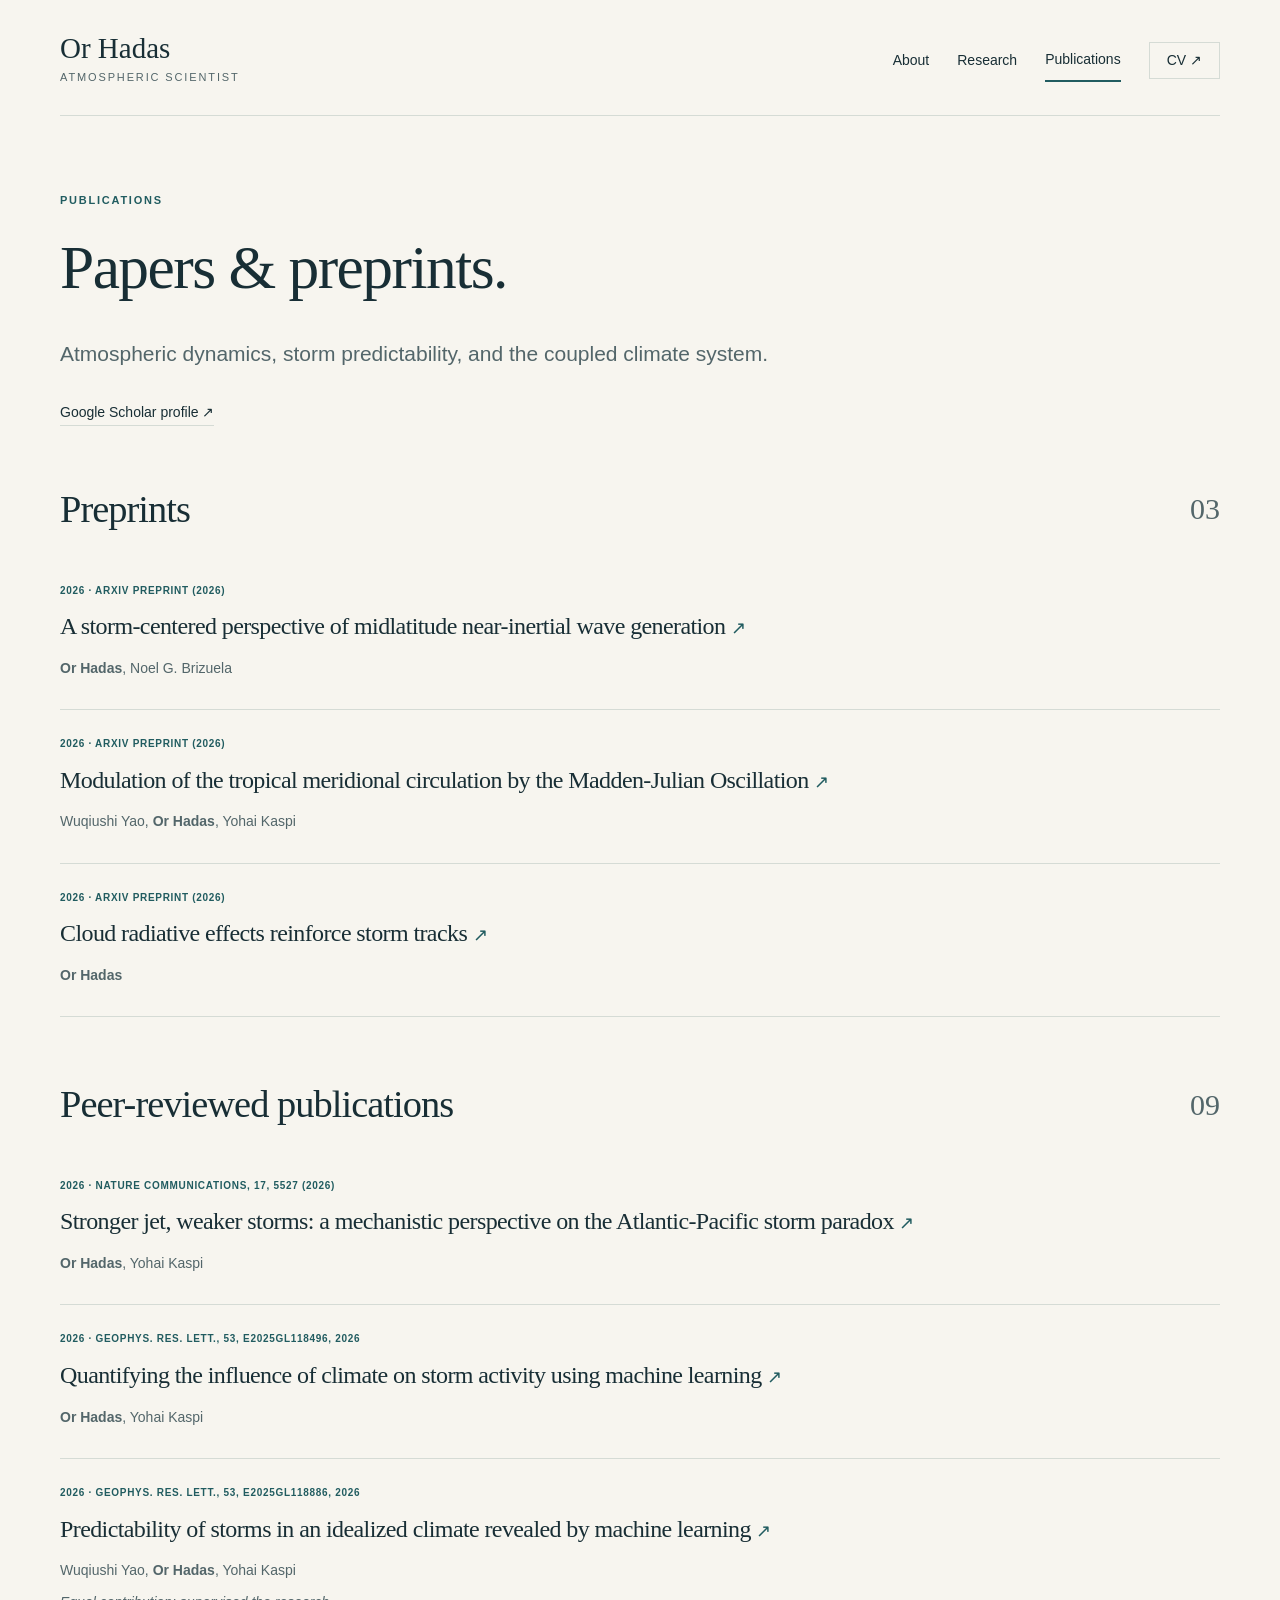
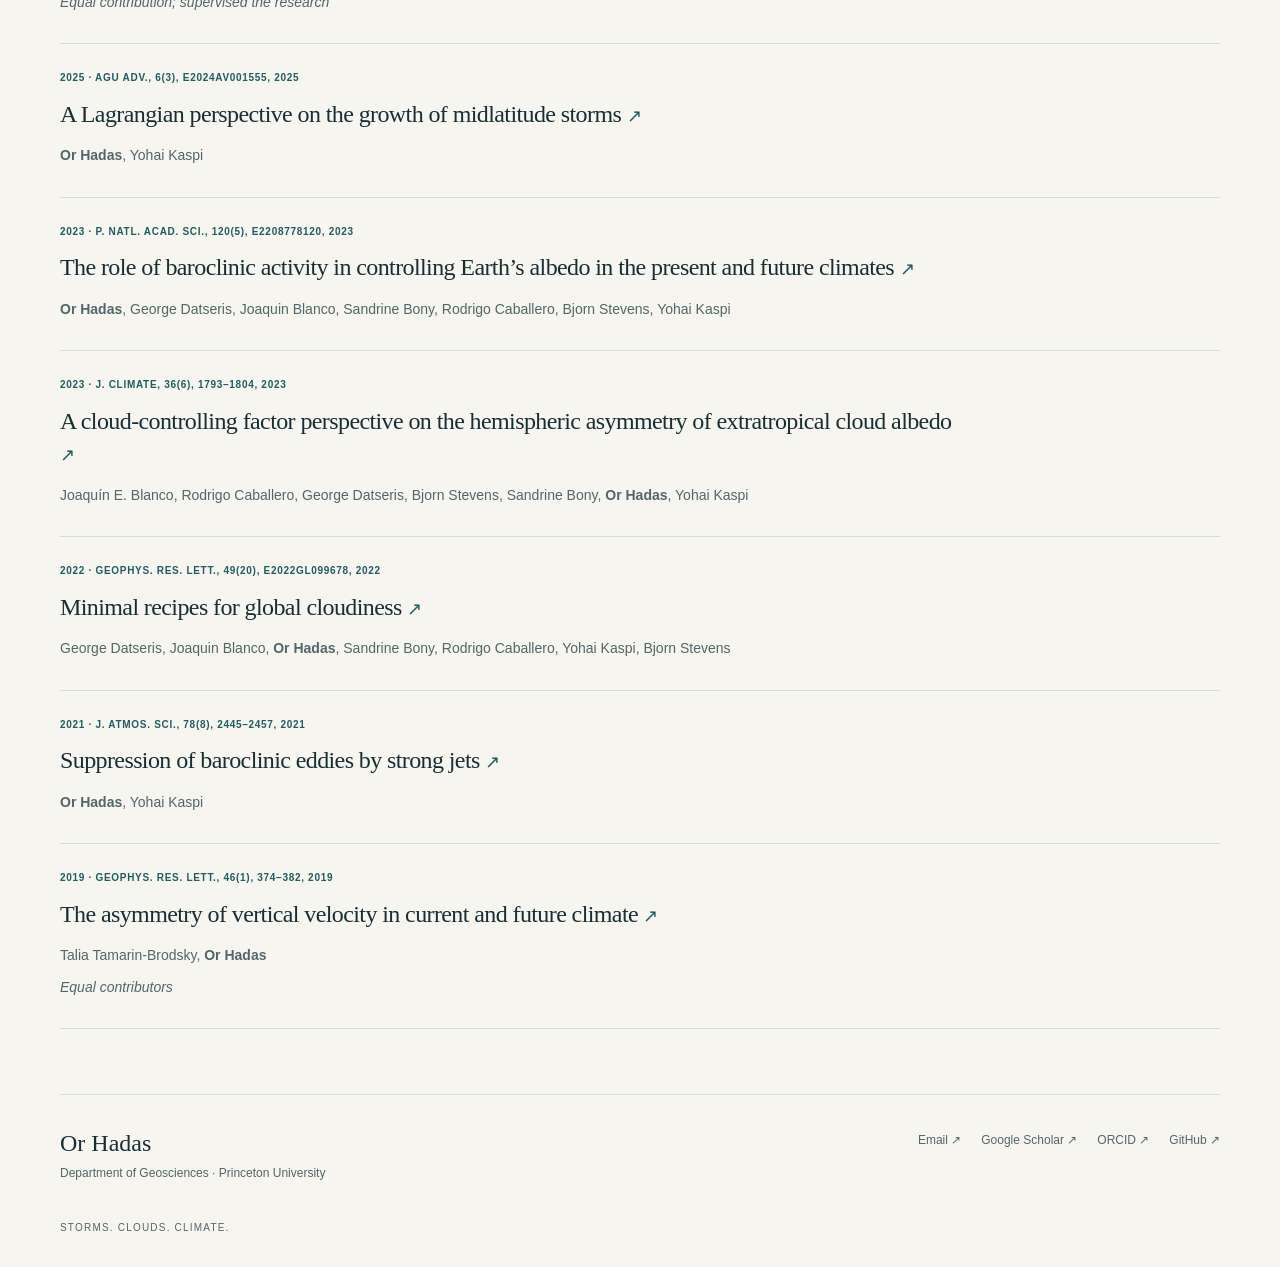
==== publications/index.html @ efd1f58b "Refresh academic website and Princeton affiliation" ====
<!doctype html>
<html lang="en"><head><meta charset="utf-8"><meta name="viewport" content="width=device-width, initial-scale=1">
<title>Publications · Or Hadas</title><meta name="description" content="Or Hadas, Hess Postdoctoral Fellow at Princeton University. Research on atmospheric dynamics, midlatitude storms, clouds, and climate.">
<meta name="theme-color" content="#f7f5ef"><link rel="canonical" href="https://orhadasatmosphere.github.io/publications/"><meta property="og:title" content="Publications · Or Hadas"><meta property="og:type" content="website"><meta property="og:url" content="https://orhadasatmosphere.github.io/publications/"><meta property="og:description" content="Atmospheric dynamics, storms, clouds, and climate. Hess Postdoctoral Fellow at Princeton University.">
<link rel="icon" href="../assets/img/mark.svg" type="image/svg+xml"><link rel="stylesheet" href="../assets/css/custom.css"></head>
<body><a class="skip" href="#main">Skip to content</a><header class="site-header"><a class="wordmark" href="../">Or Hadas<span>Atmospheric scientist</span></a><nav aria-label="Main navigation"><a href="../">About</a><a href="../research/">Research</a><a href="../publications/" aria-current="page">Publications</a><a class="cv-link" href="../assets/files/CV_Or_Hadas.pdf">CV ↗</a></nav></header>
<main id="main"><section class="page-heading"><p class="eyebrow">Publications</p><h1>Papers &amp; preprints.</h1><p class="lead">Atmospheric dynamics, storm predictability, and the coupled climate system.</p><a class="text-link" href="https://scholar.google.com/citations?user=gYHd_jcAAAAJ&sortby=pubdate">Google Scholar profile ↗</a></section><section class="publication-group"><div class="section-heading"><h2>Preprints</h2><span class="count">03</span></div><article class="paper"><p class="eyebrow">2026 · arXiv preprint (2026)</p><h3><a href="https://arxiv.org/abs/2609.16671">A storm-centered perspective of midlatitude near-inertial wave generation <span aria-hidden="true">↗</span></a></h3><p class="authors"><strong>Or Hadas</strong>, Noel G. Brizuela</p></article><article class="paper"><p class="eyebrow">2026 · arXiv preprint (2026)</p><h3><a href="https://arxiv.org/abs/2608.12666">Modulation of the tropical meridional circulation by the Madden-Julian Oscillation <span aria-hidden="true">↗</span></a></h3><p class="authors">Wuqiushi Yao, <strong>Or Hadas</strong>, Yohai Kaspi</p></article><article class="paper"><p class="eyebrow">2026 · arXiv preprint (2026)</p><h3><a href="https://arxiv.org/abs/2607.02213">Cloud radiative effects reinforce storm tracks <span aria-hidden="true">↗</span></a></h3><p class="authors"><strong>Or Hadas</strong></p></article></section><section class="publication-group"><div class="section-heading"><h2>Peer-reviewed publications</h2><span class="count">09</span></div><article class="paper"><p class="eyebrow">2026 · Nature Communications, 17, 5527 (2026)</p><h3><a href="https://www.nature.com/articles/s41467-026-71784-3">Stronger jet, weaker storms: a mechanistic perspective on the Atlantic-Pacific storm paradox <span aria-hidden="true">↗</span></a></h3><p class="authors"><strong>Or Hadas</strong>, Yohai Kaspi</p></article><article class="paper"><p class="eyebrow">2026 · Geophys. Res. Lett., 53, e2025GL118496, 2026</p><h3><a href="https://doi.org/10.1029/2025GL118496">Quantifying the influence of climate on storm activity using machine learning <span aria-hidden="true">↗</span></a></h3><p class="authors"><strong>Or Hadas</strong>, Yohai Kaspi</p></article><article class="paper"><p class="eyebrow">2026 · Geophys. Res. Lett., 53, e2025GL118886, 2026</p><h3><a href="https://doi.org/10.1029/2025GL118886">Predictability of storms in an idealized climate revealed by machine learning <span aria-hidden="true">↗</span></a></h3><p class="authors">Wuqiushi Yao, <strong>Or Hadas</strong>, Yohai Kaspi</p><p class="paper-note">Equal contribution; supervised the research</p></article><article class="paper"><p class="eyebrow">2025 · AGU Adv., 6(3), e2024AV001555, 2025</p><h3><a href="https://doi.org/10.1029/2024AV001555">A Lagrangian perspective on the growth of midlatitude storms <span aria-hidden="true">↗</span></a></h3><p class="authors"><strong>Or Hadas</strong>, Yohai Kaspi</p></article><article class="paper"><p class="eyebrow">2023 · P. Natl. Acad. Sci., 120(5), e2208778120, 2023</p><h3><a href="https://doi.org/10.1073/pnas.2208778120">The role of baroclinic activity in controlling Earth’s albedo in the present and future climates <span aria-hidden="true">↗</span></a></h3><p class="authors"><strong>Or Hadas</strong>, George Datseris, Joaquin Blanco, Sandrine Bony, Rodrigo Caballero, Bjorn Stevens, Yohai Kaspi</p></article><article class="paper"><p class="eyebrow">2023 · J. Climate, 36(6), 1793–1804, 2023</p><h3><a href="https://doi.org/10.1175/JCLI-D-22-0410.1">A cloud-controlling factor perspective on the hemispheric asymmetry of extratropical cloud albedo <span aria-hidden="true">↗</span></a></h3><p class="authors">Joaquín E. Blanco, Rodrigo Caballero, George Datseris, Bjorn Stevens, Sandrine Bony, <strong>Or Hadas</strong>, Yohai Kaspi</p></article><article class="paper"><p class="eyebrow">2022 · Geophys. Res. Lett., 49(20), e2022GL099678, 2022</p><h3><a href="https://doi.org/10.1029/2022GL099678">Minimal recipes for global cloudiness <span aria-hidden="true">↗</span></a></h3><p class="authors">George Datseris, Joaquin Blanco, <strong>Or Hadas</strong>, Sandrine Bony, Rodrigo Caballero, Yohai Kaspi, Bjorn Stevens</p></article><article class="paper"><p class="eyebrow">2021 · J. Atmos. Sci., 78(8), 2445–2457, 2021</p><h3><a href="https://doi.org/10.1175/JAS-D-20-0289.1">Suppression of baroclinic eddies by strong jets <span aria-hidden="true">↗</span></a></h3><p class="authors"><strong>Or Hadas</strong>, Yohai Kaspi</p></article><article class="paper"><p class="eyebrow">2019 · Geophys. Res. Lett., 46(1), 374–382, 2019</p><h3><a href="https://doi.org/10.1029/2018GL080363">The asymmetry of vertical velocity in current and future climate <span aria-hidden="true">↗</span></a></h3><p class="authors">Talia Tamarin-Brodsky, <strong>Or Hadas</strong></p><p class="paper-note">Equal contributors</p></article></section></main><footer><div><strong>Or Hadas</strong><p>Department of Geosciences · Princeton University</p></div><div class="footer-links"><a href="mailto:hadas.or11@gmail.com">Email ↗</a><a href="https://scholar.google.com/citations?user=gYHd_jcAAAAJ&sortby=pubdate">Google Scholar ↗</a><a href="https://orcid.org/0000-0001-9360-2999">ORCID ↗</a><a href="https://github.com/OrHadasAtmosphere">GitHub ↗</a></div><p class="footer-note">Storms. Clouds. Climate.</p></footer></body></html>
---- assets/css/custom.css ----
:root{--paper:#f7f5ef;--ink:#182e35;--muted:#53666a;--line:#d5dbd5;--accent:#215c60;--serif:Georgia,'Times New Roman',serif}
*{box-sizing:border-box}html{scroll-behavior:smooth}body{margin:0;background:var(--paper);color:var(--ink);font:17px/1.75 -apple-system,BlinkMacSystemFont,'Segoe UI',sans-serif}a{color:inherit;text-underline-offset:5px}a:hover{color:var(--accent)}a:focus-visible{outline:3px solid #b15c2b;outline-offset:6px}p{margin:0 0 1.2em}h1,h2,h3{font-family:var(--serif);font-weight:400;line-height:1.16;margin:0 0 .55em;letter-spacing:-.025em}h1{font-size:clamp(2.8rem,4.8vw,4.8rem)}h2{font-size:clamp(2rem,3vw,3rem)}h3{font-size:1.5rem}main,.site-header,footer{width:min(1160px,calc(100% - 80px));margin:auto}.site-header{display:flex;align-items:center;justify-content:space-between;padding:32px 0 26px;border-bottom:1px solid var(--line);gap:30px}.wordmark{font:29px var(--serif);text-decoration:none;white-space:nowrap}.wordmark span{display:block;font:11px/2.2 -apple-system,BlinkMacSystemFont,'Segoe UI',sans-serif;text-transform:uppercase;letter-spacing:.17em;color:var(--muted)}nav{display:flex;align-items:center;gap:28px;font-size:14px}nav a{text-decoration:none;padding:8px 0}nav [aria-current]{border-bottom:2px solid var(--accent)}nav .cv-link{border:1px solid var(--line);padding:5px 17px}.eyebrow{text-transform:uppercase;font-size:11px;font-weight:600;letter-spacing:.16em;color:var(--accent);margin:0 0 22px}.hero{display:grid;grid-template-columns:1.5fr 1fr;gap:72px;align-items:center;padding:76px 0 90px}.hero h1{font-size:clamp(2.5rem,4.3vw,4.2rem)}.hero-copy>p:not(.eyebrow){max-width:610px}.lead{font-size:21px;line-height:1.65;color:var(--muted)}.lead.small{font-size:24px;color:var(--ink)}.portrait{margin:0}.portrait img{display:block;width:100%;height:auto;aspect-ratio:4/5;object-fit:cover;object-position:50% 35%;background:#dfe6df}.portrait figcaption{font-size:12px;display:flex;justify-content:space-between;gap:12px;margin-top:14px;color:var(--muted)}.portrait figcaption span{font-size:10px}.actions{display:flex;align-items:center;gap:26px;margin-top:30px;flex-wrap:wrap}.button{background:var(--ink);color:#fff;text-decoration:none;font-size:14px;padding:13px 22px;display:inline-flex;gap:25px}.button:hover{background:var(--accent);color:#fff}.text-link{font-size:14px;text-decoration:none;border-bottom:1px solid var(--line);padding-bottom:5px}.section{padding:65px 0;border-top:1px solid var(--line)}.research-intro{display:grid;grid-template-columns:1fr 1.15fr;gap:100px}.section-heading{display:flex;align-items:center;justify-content:space-between;gap:24px;margin-bottom:25px}.section-heading h2{margin-bottom:0}.paper{padding:25px 0 29px;border-bottom:1px solid var(--line);max-width:100%}.paper .eyebrow{font-size:10px;letter-spacing:.07em;margin-bottom:11px}.paper h3{max-width:900px;line-height:1.35}.paper h3 a{text-decoration:none}.paper h3 a:hover{text-decoration:underline}.paper h3 span{font-family:Arial,sans-serif;font-size:18px;color:var(--accent)}.authors,.paper-note{color:var(--muted);font-size:14px;margin-bottom:0}.paper-note{font-style:italic;margin-top:7px}.contact-band{padding:55px 40px;background:#e8ede6;margin:35px 0 80px}.contact-band h2{font-size:2.2rem}.contact-band>a{font-size:16px}.page-heading{padding:75px 0 60px;max-width:950px}.page-heading .lead{max-width:730px}.theme{display:grid;grid-template-columns:100px 1fr;gap:35px;padding:55px 0;border-top:1px solid var(--line)}.theme>div{max-width:780px}.theme-number{font:42px var(--serif);color:#778c88}.theme .eyebrow{margin-bottom:15px}.theme h2{font-size:2.3rem}.publication-group{padding-bottom:65px}.count{font:30px var(--serif);color:var(--muted)}footer{border-top:1px solid var(--line);padding:35px 0 25px;display:grid;grid-template-columns:1fr 1fr;gap:25px;font-size:12px;color:var(--muted)}footer strong{font:24px var(--serif);color:var(--ink)}footer p{margin:5px 0}.footer-links{display:flex;gap:20px;justify-content:flex-end;flex-wrap:wrap;align-content:start}.footer-links a{text-decoration:none}.footer-note{grid-column:1/-1;font-size:10px;letter-spacing:.12em;text-transform:uppercase}.skip{position:absolute;top:-100px;left:15px;background:var(--ink);color:#fff;padding:10px 20px;z-index:2}.skip:focus{top:10px}
@media(max-width:850px){main,.site-header,footer{width:calc(100% - 44px)}.hero{gap:32px;grid-template-columns:1.3fr 1fr}.hero h1{font-size:2.8rem}.hero .lead{font-size:18px}.portrait figcaption{display:block}.portrait figcaption span{display:block}.research-intro{gap:35px}.footer-links{gap:12px}nav{gap:17px}}
@media(max-width:600px){body{font-size:16px}.site-header{align-items:start;flex-direction:column;gap:15px;padding-top:22px}nav{width:100%;justify-content:space-between;gap:12px;font-size:13px}.hero{grid-template-columns:1fr;padding:44px 0;gap:38px}.hero h1{font-size:2.75rem}.portrait{max-width:360px}.portrait img{aspect-ratio:1/1}.portrait figcaption{display:flex}.research-intro{grid-template-columns:1fr;gap:10px}.section{padding:42px 0}.section-heading{align-items:start;flex-direction:column;gap:12px}.paper h3{font-size:1.35rem}.contact-band{padding:30px 23px;margin-bottom:45px}.contact-band h2{font-size:1.9rem}.page-heading{padding:45px 0 40px}.theme{grid-template-columns:35px 1fr;gap:14px;padding:35px 0}.theme-number{font-size:28px}.theme h2{font-size:1.85rem}.theme .eyebrow{font-size:10px}.lead{font-size:19px}footer{grid-template-columns:1fr;gap:15px}.footer-links{justify-content:start}.publication-group .section-heading{flex-direction:row;align-items:center}}
@media(prefers-reduced-motion:reduce){html{scroll-behavior:auto}}
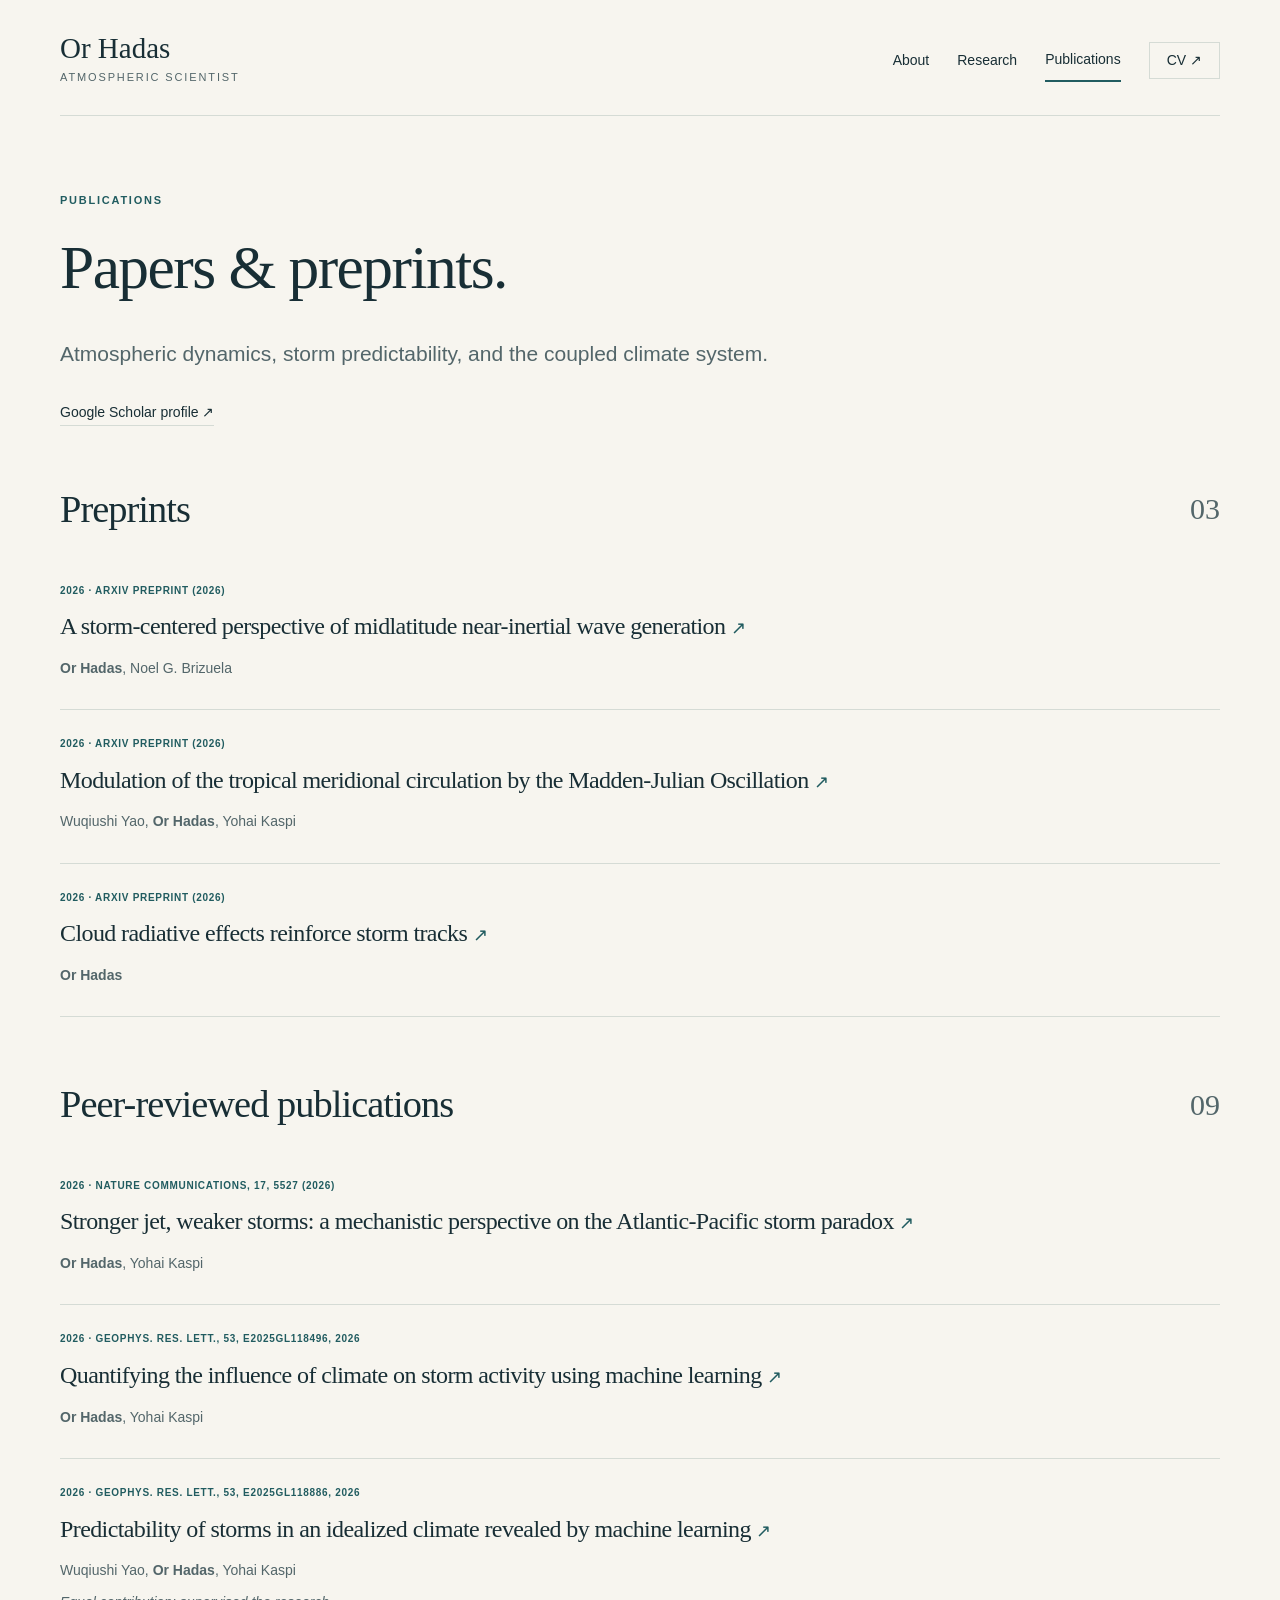
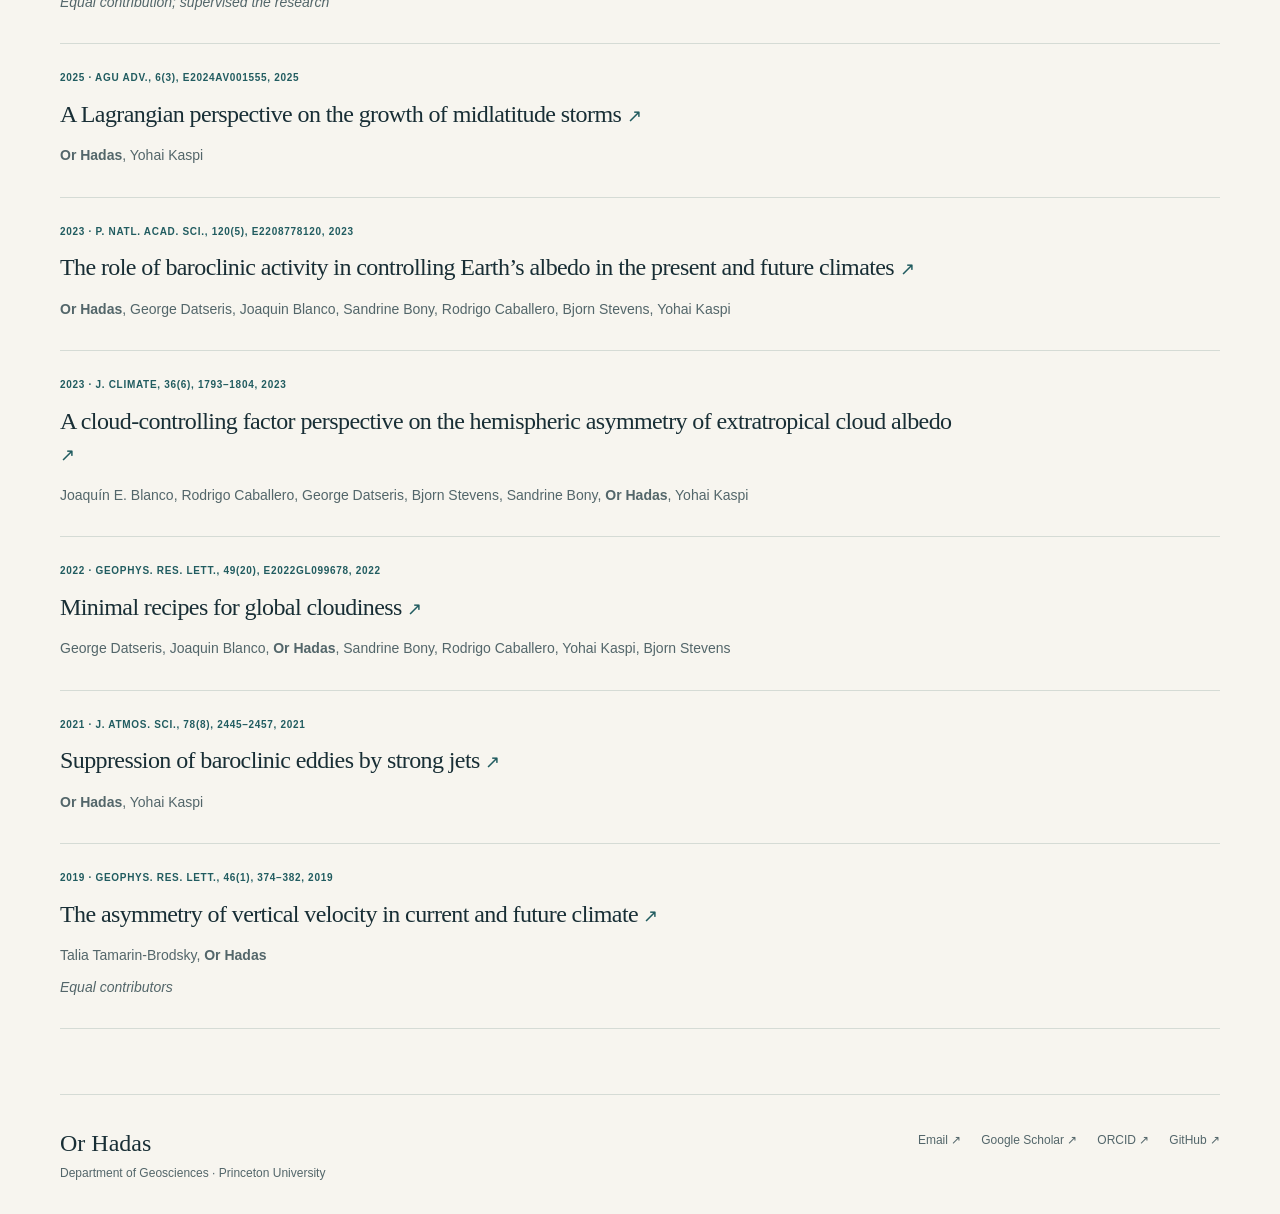
==== commit 1af25ae8: "Simplify About page headings and remove footer tagline" ====
--- a/publications/index.html
+++ b/publications/index.html
@@ -4,4 +4,4 @@
 <meta name="theme-color" content="#f7f5ef"><link rel="canonical" href="https://orhadasatmosphere.github.io/publications/"><meta property="og:title" content="Publications · Or Hadas"><meta property="og:type" content="website"><meta property="og:url" content="https://orhadasatmosphere.github.io/publications/"><meta property="og:description" content="Atmospheric dynamics, storms, clouds, and climate. Hess Postdoctoral Fellow at Princeton University.">
 <link rel="icon" href="../assets/img/mark.svg" type="image/svg+xml"><link rel="stylesheet" href="../assets/css/custom.css"></head>
 <body><a class="skip" href="#main">Skip to content</a><header class="site-header"><a class="wordmark" href="../">Or Hadas<span>Atmospheric scientist</span></a><nav aria-label="Main navigation"><a href="../">About</a><a href="../research/">Research</a><a href="../publications/" aria-current="page">Publications</a><a class="cv-link" href="../assets/files/CV_Or_Hadas.pdf">CV ↗</a></nav></header>
-<main id="main"><section class="page-heading"><p class="eyebrow">Publications</p><h1>Papers &amp; preprints.</h1><p class="lead">Atmospheric dynamics, storm predictability, and the coupled climate system.</p><a class="text-link" href="https://scholar.google.com/citations?user=gYHd_jcAAAAJ&sortby=pubdate">Google Scholar profile ↗</a></section><section class="publication-group"><div class="section-heading"><h2>Preprints</h2><span class="count">03</span></div><article class="paper"><p class="eyebrow">2026 · arXiv preprint (2026)</p><h3><a href="https://arxiv.org/abs/2609.16671">A storm-centered perspective of midlatitude near-inertial wave generation <span aria-hidden="true">↗</span></a></h3><p class="authors"><strong>Or Hadas</strong>, Noel G. Brizuela</p></article><article class="paper"><p class="eyebrow">2026 · arXiv preprint (2026)</p><h3><a href="https://arxiv.org/abs/2608.12666">Modulation of the tropical meridional circulation by the Madden-Julian Oscillation <span aria-hidden="true">↗</span></a></h3><p class="authors">Wuqiushi Yao, <strong>Or Hadas</strong>, Yohai Kaspi</p></article><article class="paper"><p class="eyebrow">2026 · arXiv preprint (2026)</p><h3><a href="https://arxiv.org/abs/2607.02213">Cloud radiative effects reinforce storm tracks <span aria-hidden="true">↗</span></a></h3><p class="authors"><strong>Or Hadas</strong></p></article></section><section class="publication-group"><div class="section-heading"><h2>Peer-reviewed publications</h2><span class="count">09</span></div><article class="paper"><p class="eyebrow">2026 · Nature Communications, 17, 5527 (2026)</p><h3><a href="https://www.nature.com/articles/s41467-026-71784-3">Stronger jet, weaker storms: a mechanistic perspective on the Atlantic-Pacific storm paradox <span aria-hidden="true">↗</span></a></h3><p class="authors"><strong>Or Hadas</strong>, Yohai Kaspi</p></article><article class="paper"><p class="eyebrow">2026 · Geophys. Res. Lett., 53, e2025GL118496, 2026</p><h3><a href="https://doi.org/10.1029/2025GL118496">Quantifying the influence of climate on storm activity using machine learning <span aria-hidden="true">↗</span></a></h3><p class="authors"><strong>Or Hadas</strong>, Yohai Kaspi</p></article><article class="paper"><p class="eyebrow">2026 · Geophys. Res. Lett., 53, e2025GL118886, 2026</p><h3><a href="https://doi.org/10.1029/2025GL118886">Predictability of storms in an idealized climate revealed by machine learning <span aria-hidden="true">↗</span></a></h3><p class="authors">Wuqiushi Yao, <strong>Or Hadas</strong>, Yohai Kaspi</p><p class="paper-note">Equal contribution; supervised the research</p></article><article class="paper"><p class="eyebrow">2025 · AGU Adv., 6(3), e2024AV001555, 2025</p><h3><a href="https://doi.org/10.1029/2024AV001555">A Lagrangian perspective on the growth of midlatitude storms <span aria-hidden="true">↗</span></a></h3><p class="authors"><strong>Or Hadas</strong>, Yohai Kaspi</p></article><article class="paper"><p class="eyebrow">2023 · P. Natl. Acad. Sci., 120(5), e2208778120, 2023</p><h3><a href="https://doi.org/10.1073/pnas.2208778120">The role of baroclinic activity in controlling Earth’s albedo in the present and future climates <span aria-hidden="true">↗</span></a></h3><p class="authors"><strong>Or Hadas</strong>, George Datseris, Joaquin Blanco, Sandrine Bony, Rodrigo Caballero, Bjorn Stevens, Yohai Kaspi</p></article><article class="paper"><p class="eyebrow">2023 · J. Climate, 36(6), 1793–1804, 2023</p><h3><a href="https://doi.org/10.1175/JCLI-D-22-0410.1">A cloud-controlling factor perspective on the hemispheric asymmetry of extratropical cloud albedo <span aria-hidden="true">↗</span></a></h3><p class="authors">Joaquín E. Blanco, Rodrigo Caballero, George Datseris, Bjorn Stevens, Sandrine Bony, <strong>Or Hadas</strong>, Yohai Kaspi</p></article><article class="paper"><p class="eyebrow">2022 · Geophys. Res. Lett., 49(20), e2022GL099678, 2022</p><h3><a href="https://doi.org/10.1029/2022GL099678">Minimal recipes for global cloudiness <span aria-hidden="true">↗</span></a></h3><p class="authors">George Datseris, Joaquin Blanco, <strong>Or Hadas</strong>, Sandrine Bony, Rodrigo Caballero, Yohai Kaspi, Bjorn Stevens</p></article><article class="paper"><p class="eyebrow">2021 · J. Atmos. Sci., 78(8), 2445–2457, 2021</p><h3><a href="https://doi.org/10.1175/JAS-D-20-0289.1">Suppression of baroclinic eddies by strong jets <span aria-hidden="true">↗</span></a></h3><p class="authors"><strong>Or Hadas</strong>, Yohai Kaspi</p></article><article class="paper"><p class="eyebrow">2019 · Geophys. Res. Lett., 46(1), 374–382, 2019</p><h3><a href="https://doi.org/10.1029/2018GL080363">The asymmetry of vertical velocity in current and future climate <span aria-hidden="true">↗</span></a></h3><p class="authors">Talia Tamarin-Brodsky, <strong>Or Hadas</strong></p><p class="paper-note">Equal contributors</p></article></section></main><footer><div><strong>Or Hadas</strong><p>Department of Geosciences · Princeton University</p></div><div class="footer-links"><a href="mailto:hadas.or11@gmail.com">Email ↗</a><a href="https://scholar.google.com/citations?user=gYHd_jcAAAAJ&sortby=pubdate">Google Scholar ↗</a><a href="https://orcid.org/0000-0001-9360-2999">ORCID ↗</a><a href="https://github.com/OrHadasAtmosphere">GitHub ↗</a></div><p class="footer-note">Storms. Clouds. Climate.</p></footer></body></html>+<main id="main"><section class="page-heading"><p class="eyebrow">Publications</p><h1>Papers &amp; preprints.</h1><p class="lead">Atmospheric dynamics, storm predictability, and the coupled climate system.</p><a class="text-link" href="https://scholar.google.com/citations?user=gYHd_jcAAAAJ&sortby=pubdate">Google Scholar profile ↗</a></section><section class="publication-group"><div class="section-heading"><h2>Preprints</h2><span class="count">03</span></div><article class="paper"><p class="eyebrow">2026 · arXiv preprint (2026)</p><h3><a href="https://arxiv.org/abs/2609.16671">A storm-centered perspective of midlatitude near-inertial wave generation <span aria-hidden="true">↗</span></a></h3><p class="authors"><strong>Or Hadas</strong>, Noel G. Brizuela</p></article><article class="paper"><p class="eyebrow">2026 · arXiv preprint (2026)</p><h3><a href="https://arxiv.org/abs/2608.12666">Modulation of the tropical meridional circulation by the Madden-Julian Oscillation <span aria-hidden="true">↗</span></a></h3><p class="authors">Wuqiushi Yao, <strong>Or Hadas</strong>, Yohai Kaspi</p></article><article class="paper"><p class="eyebrow">2026 · arXiv preprint (2026)</p><h3><a href="https://arxiv.org/abs/2607.02213">Cloud radiative effects reinforce storm tracks <span aria-hidden="true">↗</span></a></h3><p class="authors"><strong>Or Hadas</strong></p></article></section><section class="publication-group"><div class="section-heading"><h2>Peer-reviewed publications</h2><span class="count">09</span></div><article class="paper"><p class="eyebrow">2026 · Nature Communications, 17, 5527 (2026)</p><h3><a href="https://www.nature.com/articles/s41467-026-71784-3">Stronger jet, weaker storms: a mechanistic perspective on the Atlantic-Pacific storm paradox <span aria-hidden="true">↗</span></a></h3><p class="authors"><strong>Or Hadas</strong>, Yohai Kaspi</p></article><article class="paper"><p class="eyebrow">2026 · Geophys. Res. Lett., 53, e2025GL118496, 2026</p><h3><a href="https://doi.org/10.1029/2025GL118496">Quantifying the influence of climate on storm activity using machine learning <span aria-hidden="true">↗</span></a></h3><p class="authors"><strong>Or Hadas</strong>, Yohai Kaspi</p></article><article class="paper"><p class="eyebrow">2026 · Geophys. Res. Lett., 53, e2025GL118886, 2026</p><h3><a href="https://doi.org/10.1029/2025GL118886">Predictability of storms in an idealized climate revealed by machine learning <span aria-hidden="true">↗</span></a></h3><p class="authors">Wuqiushi Yao, <strong>Or Hadas</strong>, Yohai Kaspi</p><p class="paper-note">Equal contribution; supervised the research</p></article><article class="paper"><p class="eyebrow">2025 · AGU Adv., 6(3), e2024AV001555, 2025</p><h3><a href="https://doi.org/10.1029/2024AV001555">A Lagrangian perspective on the growth of midlatitude storms <span aria-hidden="true">↗</span></a></h3><p class="authors"><strong>Or Hadas</strong>, Yohai Kaspi</p></article><article class="paper"><p class="eyebrow">2023 · P. Natl. Acad. Sci., 120(5), e2208778120, 2023</p><h3><a href="https://doi.org/10.1073/pnas.2208778120">The role of baroclinic activity in controlling Earth’s albedo in the present and future climates <span aria-hidden="true">↗</span></a></h3><p class="authors"><strong>Or Hadas</strong>, George Datseris, Joaquin Blanco, Sandrine Bony, Rodrigo Caballero, Bjorn Stevens, Yohai Kaspi</p></article><article class="paper"><p class="eyebrow">2023 · J. Climate, 36(6), 1793–1804, 2023</p><h3><a href="https://doi.org/10.1175/JCLI-D-22-0410.1">A cloud-controlling factor perspective on the hemispheric asymmetry of extratropical cloud albedo <span aria-hidden="true">↗</span></a></h3><p class="authors">Joaquín E. Blanco, Rodrigo Caballero, George Datseris, Bjorn Stevens, Sandrine Bony, <strong>Or Hadas</strong>, Yohai Kaspi</p></article><article class="paper"><p class="eyebrow">2022 · Geophys. Res. Lett., 49(20), e2022GL099678, 2022</p><h3><a href="https://doi.org/10.1029/2022GL099678">Minimal recipes for global cloudiness <span aria-hidden="true">↗</span></a></h3><p class="authors">George Datseris, Joaquin Blanco, <strong>Or Hadas</strong>, Sandrine Bony, Rodrigo Caballero, Yohai Kaspi, Bjorn Stevens</p></article><article class="paper"><p class="eyebrow">2021 · J. Atmos. Sci., 78(8), 2445–2457, 2021</p><h3><a href="https://doi.org/10.1175/JAS-D-20-0289.1">Suppression of baroclinic eddies by strong jets <span aria-hidden="true">↗</span></a></h3><p class="authors"><strong>Or Hadas</strong>, Yohai Kaspi</p></article><article class="paper"><p class="eyebrow">2019 · Geophys. Res. Lett., 46(1), 374–382, 2019</p><h3><a href="https://doi.org/10.1029/2018GL080363">The asymmetry of vertical velocity in current and future climate <span aria-hidden="true">↗</span></a></h3><p class="authors">Talia Tamarin-Brodsky, <strong>Or Hadas</strong></p><p class="paper-note">Equal contributors</p></article></section></main><footer><div><strong>Or Hadas</strong><p>Department of Geosciences · Princeton University</p></div><div class="footer-links"><a href="mailto:hadas.or11@gmail.com">Email ↗</a><a href="https://scholar.google.com/citations?user=gYHd_jcAAAAJ&sortby=pubdate">Google Scholar ↗</a><a href="https://orcid.org/0000-0001-9360-2999">ORCID ↗</a><a href="https://github.com/OrHadasAtmosphere">GitHub ↗</a></div></footer></body></html>
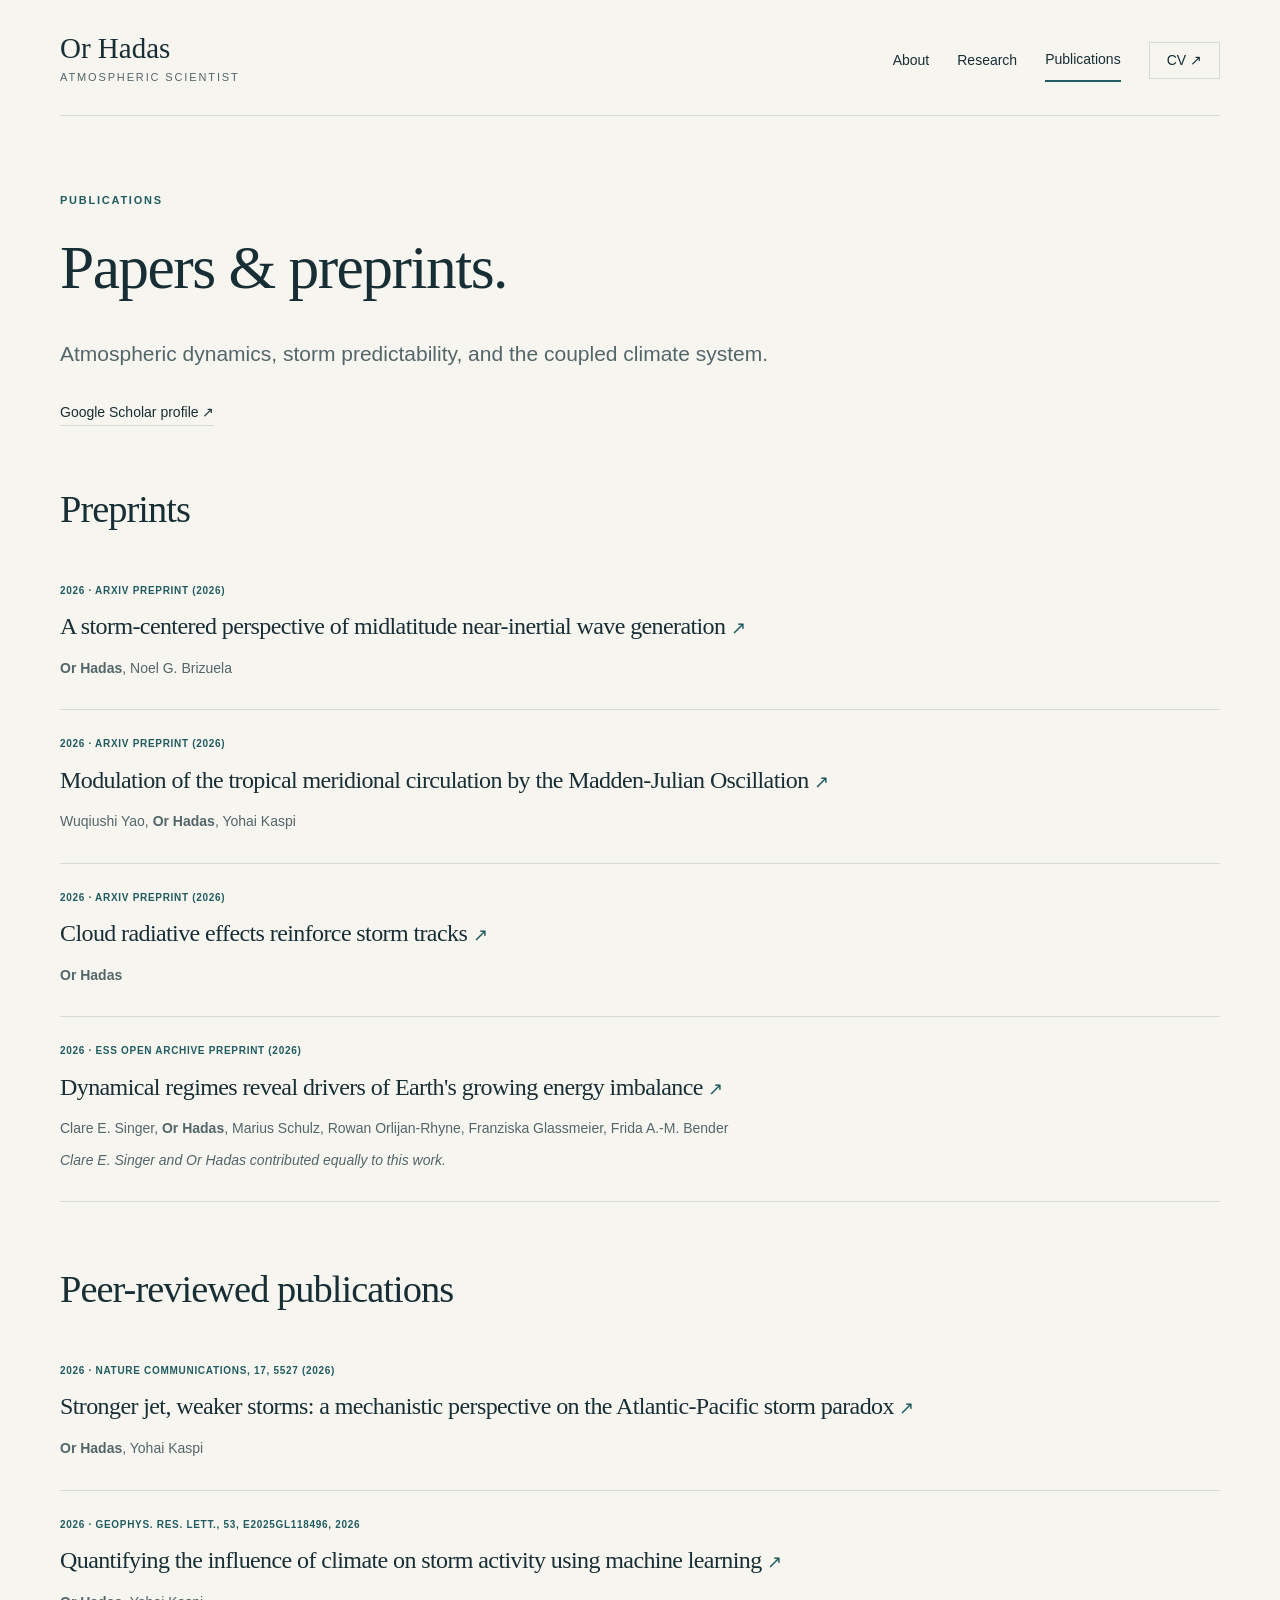
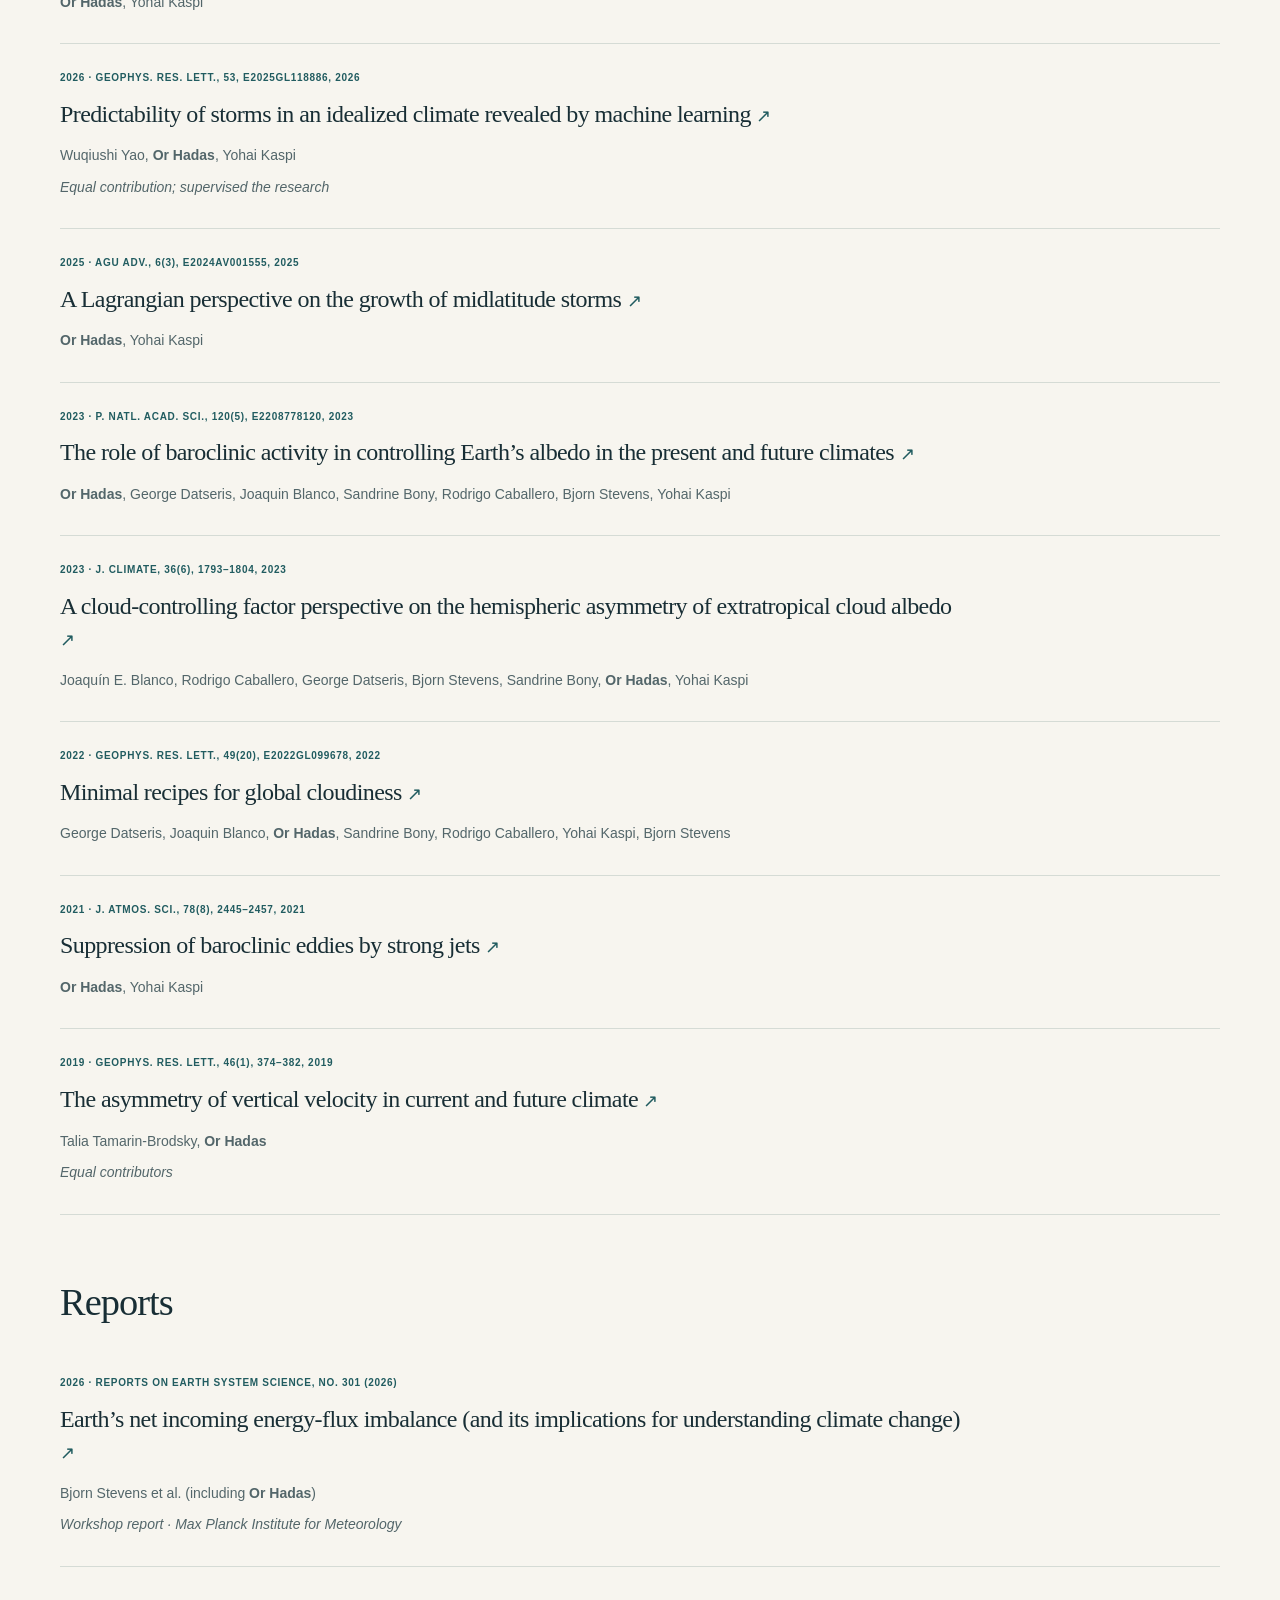
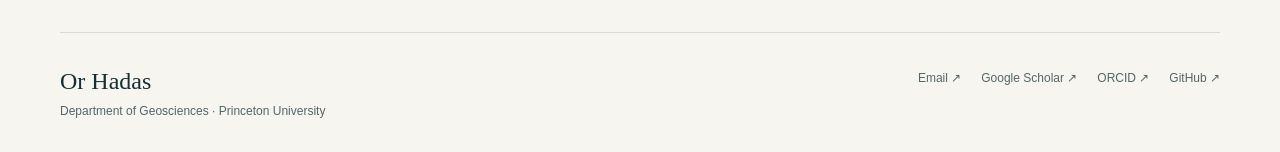
==== commit d23f7026: "Update research heading and complete energy imbalance publications" ====
--- a/publications/index.html
+++ b/publications/index.html
@@ -4,4 +4,4 @@
 <meta name="theme-color" content="#f7f5ef"><link rel="canonical" href="https://orhadasatmosphere.github.io/publications/"><meta property="og:title" content="Publications · Or Hadas"><meta property="og:type" content="website"><meta property="og:url" content="https://orhadasatmosphere.github.io/publications/"><meta property="og:description" content="Atmospheric dynamics, storms, clouds, and climate. Hess Postdoctoral Fellow at Princeton University.">
 <link rel="icon" href="../assets/img/mark.svg" type="image/svg+xml"><link rel="stylesheet" href="../assets/css/custom.css"></head>
 <body><a class="skip" href="#main">Skip to content</a><header class="site-header"><a class="wordmark" href="../">Or Hadas<span>Atmospheric scientist</span></a><nav aria-label="Main navigation"><a href="../">About</a><a href="../research/">Research</a><a href="../publications/" aria-current="page">Publications</a><a class="cv-link" href="../assets/files/CV_Or_Hadas.pdf">CV ↗</a></nav></header>
-<main id="main"><section class="page-heading"><p class="eyebrow">Publications</p><h1>Papers &amp; preprints.</h1><p class="lead">Atmospheric dynamics, storm predictability, and the coupled climate system.</p><a class="text-link" href="https://scholar.google.com/citations?user=gYHd_jcAAAAJ&sortby=pubdate">Google Scholar profile ↗</a></section><section class="publication-group"><div class="section-heading"><h2>Preprints</h2><span class="count">03</span></div><article class="paper"><p class="eyebrow">2026 · arXiv preprint (2026)</p><h3><a href="https://arxiv.org/abs/2609.16671">A storm-centered perspective of midlatitude near-inertial wave generation <span aria-hidden="true">↗</span></a></h3><p class="authors"><strong>Or Hadas</strong>, Noel G. Brizuela</p></article><article class="paper"><p class="eyebrow">2026 · arXiv preprint (2026)</p><h3><a href="https://arxiv.org/abs/2608.12666">Modulation of the tropical meridional circulation by the Madden-Julian Oscillation <span aria-hidden="true">↗</span></a></h3><p class="authors">Wuqiushi Yao, <strong>Or Hadas</strong>, Yohai Kaspi</p></article><article class="paper"><p class="eyebrow">2026 · arXiv preprint (2026)</p><h3><a href="https://arxiv.org/abs/2607.02213">Cloud radiative effects reinforce storm tracks <span aria-hidden="true">↗</span></a></h3><p class="authors"><strong>Or Hadas</strong></p></article></section><section class="publication-group"><div class="section-heading"><h2>Peer-reviewed publications</h2><span class="count">09</span></div><article class="paper"><p class="eyebrow">2026 · Nature Communications, 17, 5527 (2026)</p><h3><a href="https://www.nature.com/articles/s41467-026-71784-3">Stronger jet, weaker storms: a mechanistic perspective on the Atlantic-Pacific storm paradox <span aria-hidden="true">↗</span></a></h3><p class="authors"><strong>Or Hadas</strong>, Yohai Kaspi</p></article><article class="paper"><p class="eyebrow">2026 · Geophys. Res. Lett., 53, e2025GL118496, 2026</p><h3><a href="https://doi.org/10.1029/2025GL118496">Quantifying the influence of climate on storm activity using machine learning <span aria-hidden="true">↗</span></a></h3><p class="authors"><strong>Or Hadas</strong>, Yohai Kaspi</p></article><article class="paper"><p class="eyebrow">2026 · Geophys. Res. Lett., 53, e2025GL118886, 2026</p><h3><a href="https://doi.org/10.1029/2025GL118886">Predictability of storms in an idealized climate revealed by machine learning <span aria-hidden="true">↗</span></a></h3><p class="authors">Wuqiushi Yao, <strong>Or Hadas</strong>, Yohai Kaspi</p><p class="paper-note">Equal contribution; supervised the research</p></article><article class="paper"><p class="eyebrow">2025 · AGU Adv., 6(3), e2024AV001555, 2025</p><h3><a href="https://doi.org/10.1029/2024AV001555">A Lagrangian perspective on the growth of midlatitude storms <span aria-hidden="true">↗</span></a></h3><p class="authors"><strong>Or Hadas</strong>, Yohai Kaspi</p></article><article class="paper"><p class="eyebrow">2023 · P. Natl. Acad. Sci., 120(5), e2208778120, 2023</p><h3><a href="https://doi.org/10.1073/pnas.2208778120">The role of baroclinic activity in controlling Earth’s albedo in the present and future climates <span aria-hidden="true">↗</span></a></h3><p class="authors"><strong>Or Hadas</strong>, George Datseris, Joaquin Blanco, Sandrine Bony, Rodrigo Caballero, Bjorn Stevens, Yohai Kaspi</p></article><article class="paper"><p class="eyebrow">2023 · J. Climate, 36(6), 1793–1804, 2023</p><h3><a href="https://doi.org/10.1175/JCLI-D-22-0410.1">A cloud-controlling factor perspective on the hemispheric asymmetry of extratropical cloud albedo <span aria-hidden="true">↗</span></a></h3><p class="authors">Joaquín E. Blanco, Rodrigo Caballero, George Datseris, Bjorn Stevens, Sandrine Bony, <strong>Or Hadas</strong>, Yohai Kaspi</p></article><article class="paper"><p class="eyebrow">2022 · Geophys. Res. Lett., 49(20), e2022GL099678, 2022</p><h3><a href="https://doi.org/10.1029/2022GL099678">Minimal recipes for global cloudiness <span aria-hidden="true">↗</span></a></h3><p class="authors">George Datseris, Joaquin Blanco, <strong>Or Hadas</strong>, Sandrine Bony, Rodrigo Caballero, Yohai Kaspi, Bjorn Stevens</p></article><article class="paper"><p class="eyebrow">2021 · J. Atmos. Sci., 78(8), 2445–2457, 2021</p><h3><a href="https://doi.org/10.1175/JAS-D-20-0289.1">Suppression of baroclinic eddies by strong jets <span aria-hidden="true">↗</span></a></h3><p class="authors"><strong>Or Hadas</strong>, Yohai Kaspi</p></article><article class="paper"><p class="eyebrow">2019 · Geophys. Res. Lett., 46(1), 374–382, 2019</p><h3><a href="https://doi.org/10.1029/2018GL080363">The asymmetry of vertical velocity in current and future climate <span aria-hidden="true">↗</span></a></h3><p class="authors">Talia Tamarin-Brodsky, <strong>Or Hadas</strong></p><p class="paper-note">Equal contributors</p></article></section></main><footer><div><strong>Or Hadas</strong><p>Department of Geosciences · Princeton University</p></div><div class="footer-links"><a href="mailto:hadas.or11@gmail.com">Email ↗</a><a href="https://scholar.google.com/citations?user=gYHd_jcAAAAJ&sortby=pubdate">Google Scholar ↗</a><a href="https://orcid.org/0000-0001-9360-2999">ORCID ↗</a><a href="https://github.com/OrHadasAtmosphere">GitHub ↗</a></div></footer></body></html>+<main id="main"><section class="page-heading"><p class="eyebrow">Publications</p><h1>Papers &amp; preprints.</h1><p class="lead">Atmospheric dynamics, storm predictability, and the coupled climate system.</p><a class="text-link" href="https://scholar.google.com/citations?user=gYHd_jcAAAAJ&sortby=pubdate">Google Scholar profile ↗</a></section><section class="publication-group"><div class="section-heading"><h2>Preprints</h2></div><article class="paper"><p class="eyebrow">2026 · arXiv preprint (2026)</p><h3><a href="https://arxiv.org/abs/2609.16671">A storm-centered perspective of midlatitude near-inertial wave generation <span aria-hidden="true">↗</span></a></h3><p class="authors"><strong>Or Hadas</strong>, Noel G. Brizuela</p></article><article class="paper"><p class="eyebrow">2026 · arXiv preprint (2026)</p><h3><a href="https://arxiv.org/abs/2608.12666">Modulation of the tropical meridional circulation by the Madden-Julian Oscillation <span aria-hidden="true">↗</span></a></h3><p class="authors">Wuqiushi Yao, <strong>Or Hadas</strong>, Yohai Kaspi</p></article><article class="paper"><p class="eyebrow">2026 · arXiv preprint (2026)</p><h3><a href="https://arxiv.org/abs/2607.02213">Cloud radiative effects reinforce storm tracks <span aria-hidden="true">↗</span></a></h3><p class="authors"><strong>Or Hadas</strong></p></article><article class="paper"><p class="eyebrow">2026 · ESS Open Archive preprint (2026)</p><h3><a href="https://doi.org/10.22541/essoar.15005264/v1">Dynamical regimes reveal drivers of Earth&#x27;s growing energy imbalance <span aria-hidden="true">↗</span></a></h3><p class="authors">Clare E. Singer, <strong>Or Hadas</strong>, Marius Schulz, Rowan Orlijan-Rhyne, Franziska Glassmeier, Frida A.-M. Bender</p><p class="paper-note">Clare E. Singer and Or Hadas contributed equally to this work.</p></article></section><section class="publication-group"><div class="section-heading"><h2>Peer-reviewed publications</h2></div><article class="paper"><p class="eyebrow">2026 · Nature Communications, 17, 5527 (2026)</p><h3><a href="https://www.nature.com/articles/s41467-026-71784-3">Stronger jet, weaker storms: a mechanistic perspective on the Atlantic-Pacific storm paradox <span aria-hidden="true">↗</span></a></h3><p class="authors"><strong>Or Hadas</strong>, Yohai Kaspi</p></article><article class="paper"><p class="eyebrow">2026 · Geophys. Res. Lett., 53, e2025GL118496, 2026</p><h3><a href="https://doi.org/10.1029/2025GL118496">Quantifying the influence of climate on storm activity using machine learning <span aria-hidden="true">↗</span></a></h3><p class="authors"><strong>Or Hadas</strong>, Yohai Kaspi</p></article><article class="paper"><p class="eyebrow">2026 · Geophys. Res. Lett., 53, e2025GL118886, 2026</p><h3><a href="https://doi.org/10.1029/2025GL118886">Predictability of storms in an idealized climate revealed by machine learning <span aria-hidden="true">↗</span></a></h3><p class="authors">Wuqiushi Yao, <strong>Or Hadas</strong>, Yohai Kaspi</p><p class="paper-note">Equal contribution; supervised the research</p></article><article class="paper"><p class="eyebrow">2025 · AGU Adv., 6(3), e2024AV001555, 2025</p><h3><a href="https://doi.org/10.1029/2024AV001555">A Lagrangian perspective on the growth of midlatitude storms <span aria-hidden="true">↗</span></a></h3><p class="authors"><strong>Or Hadas</strong>, Yohai Kaspi</p></article><article class="paper"><p class="eyebrow">2023 · P. Natl. Acad. Sci., 120(5), e2208778120, 2023</p><h3><a href="https://doi.org/10.1073/pnas.2208778120">The role of baroclinic activity in controlling Earth’s albedo in the present and future climates <span aria-hidden="true">↗</span></a></h3><p class="authors"><strong>Or Hadas</strong>, George Datseris, Joaquin Blanco, Sandrine Bony, Rodrigo Caballero, Bjorn Stevens, Yohai Kaspi</p></article><article class="paper"><p class="eyebrow">2023 · J. Climate, 36(6), 1793–1804, 2023</p><h3><a href="https://doi.org/10.1175/JCLI-D-22-0410.1">A cloud-controlling factor perspective on the hemispheric asymmetry of extratropical cloud albedo <span aria-hidden="true">↗</span></a></h3><p class="authors">Joaquín E. Blanco, Rodrigo Caballero, George Datseris, Bjorn Stevens, Sandrine Bony, <strong>Or Hadas</strong>, Yohai Kaspi</p></article><article class="paper"><p class="eyebrow">2022 · Geophys. Res. Lett., 49(20), e2022GL099678, 2022</p><h3><a href="https://doi.org/10.1029/2022GL099678">Minimal recipes for global cloudiness <span aria-hidden="true">↗</span></a></h3><p class="authors">George Datseris, Joaquin Blanco, <strong>Or Hadas</strong>, Sandrine Bony, Rodrigo Caballero, Yohai Kaspi, Bjorn Stevens</p></article><article class="paper"><p class="eyebrow">2021 · J. Atmos. Sci., 78(8), 2445–2457, 2021</p><h3><a href="https://doi.org/10.1175/JAS-D-20-0289.1">Suppression of baroclinic eddies by strong jets <span aria-hidden="true">↗</span></a></h3><p class="authors"><strong>Or Hadas</strong>, Yohai Kaspi</p></article><article class="paper"><p class="eyebrow">2019 · Geophys. Res. Lett., 46(1), 374–382, 2019</p><h3><a href="https://doi.org/10.1029/2018GL080363">The asymmetry of vertical velocity in current and future climate <span aria-hidden="true">↗</span></a></h3><p class="authors">Talia Tamarin-Brodsky, <strong>Or Hadas</strong></p><p class="paper-note">Equal contributors</p></article></section><section class="publication-group"><div class="section-heading"><h2>Reports</h2></div><article class="paper"><p class="eyebrow">2026 · Reports on Earth System Science, No. 301 (2026)</p><h3><a href="https://doi.org/10.17617/2.3711842">Earth’s net incoming energy-flux imbalance (and its implications for understanding climate change) <span aria-hidden="true">↗</span></a></h3><p class="authors">Bjorn Stevens et al. (including <strong>Or Hadas</strong>)</p><p class="paper-note">Workshop report · Max Planck Institute for Meteorology</p></article></section></main><footer><div><strong>Or Hadas</strong><p>Department of Geosciences · Princeton University</p></div><div class="footer-links"><a href="mailto:hadas.or11@gmail.com">Email ↗</a><a href="https://scholar.google.com/citations?user=gYHd_jcAAAAJ&sortby=pubdate">Google Scholar ↗</a><a href="https://orcid.org/0000-0001-9360-2999">ORCID ↗</a><a href="https://github.com/OrHadasAtmosphere">GitHub ↗</a></div></footer></body></html>
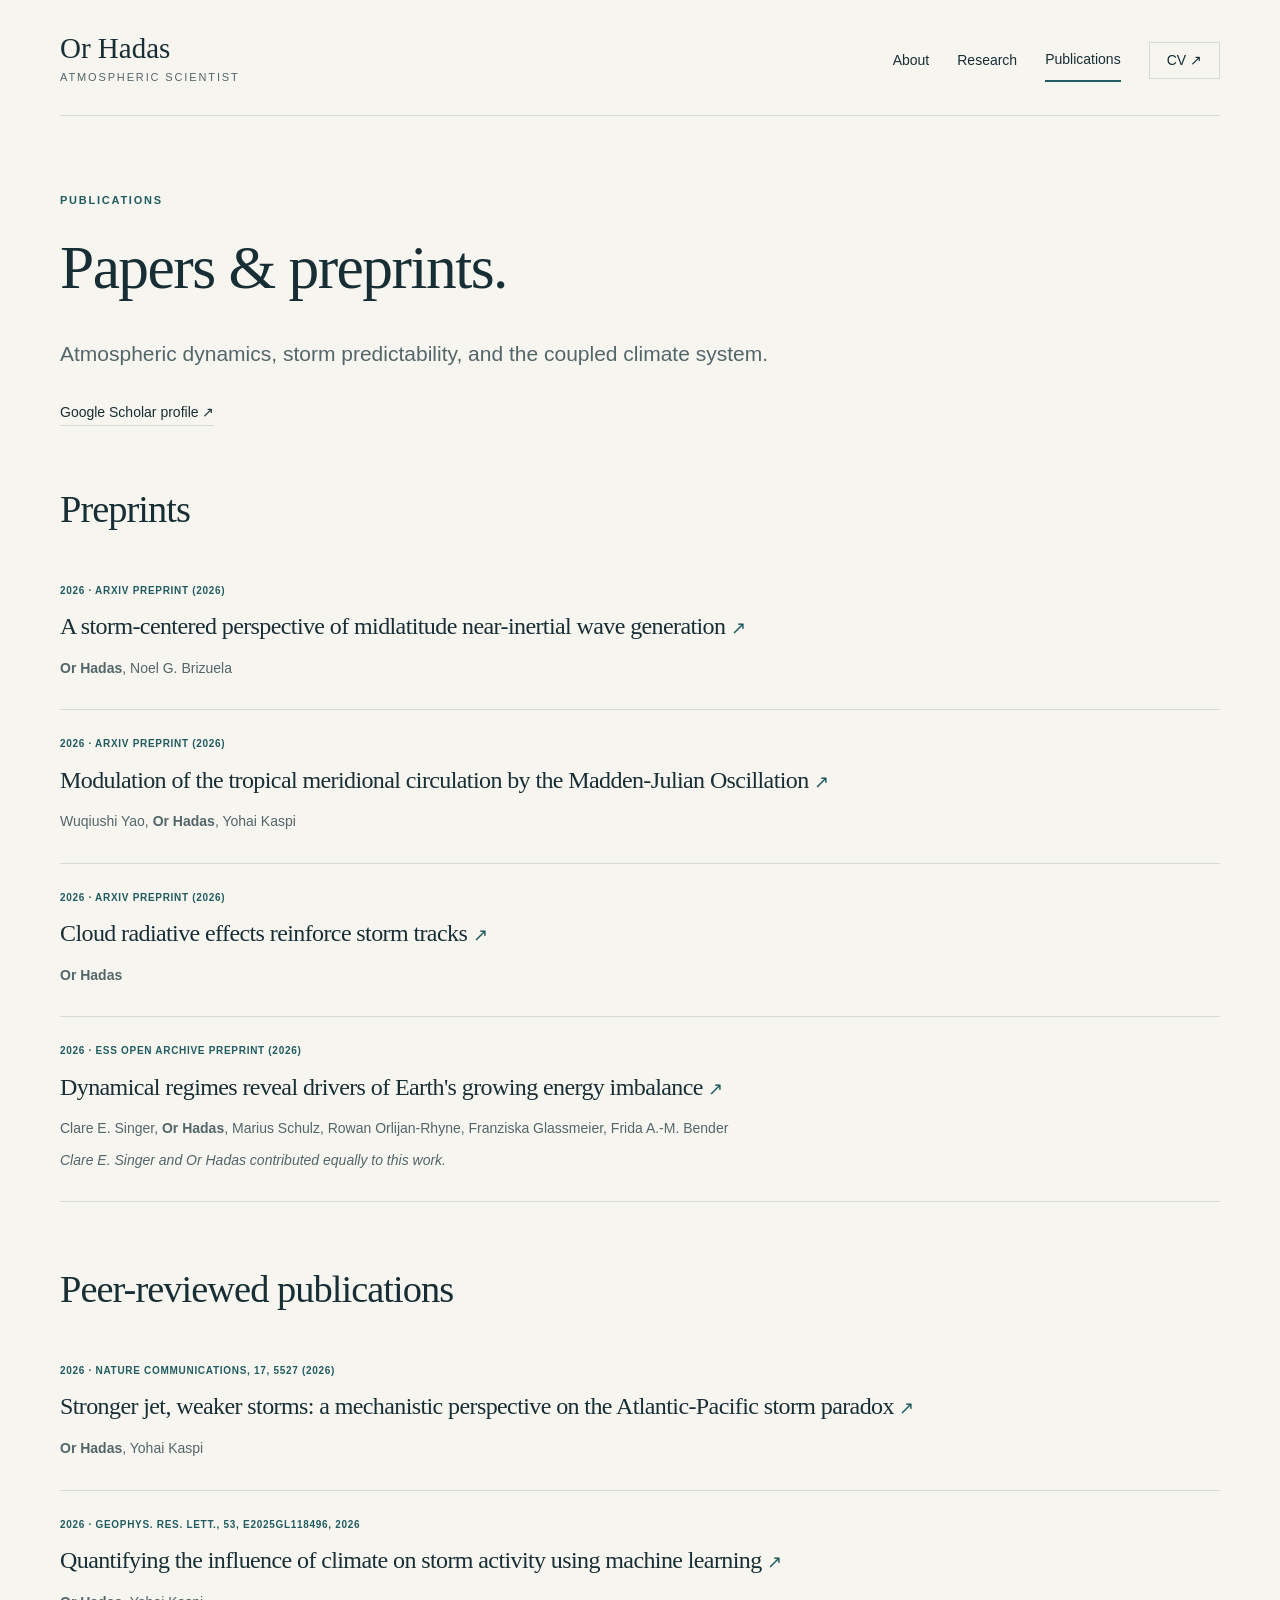
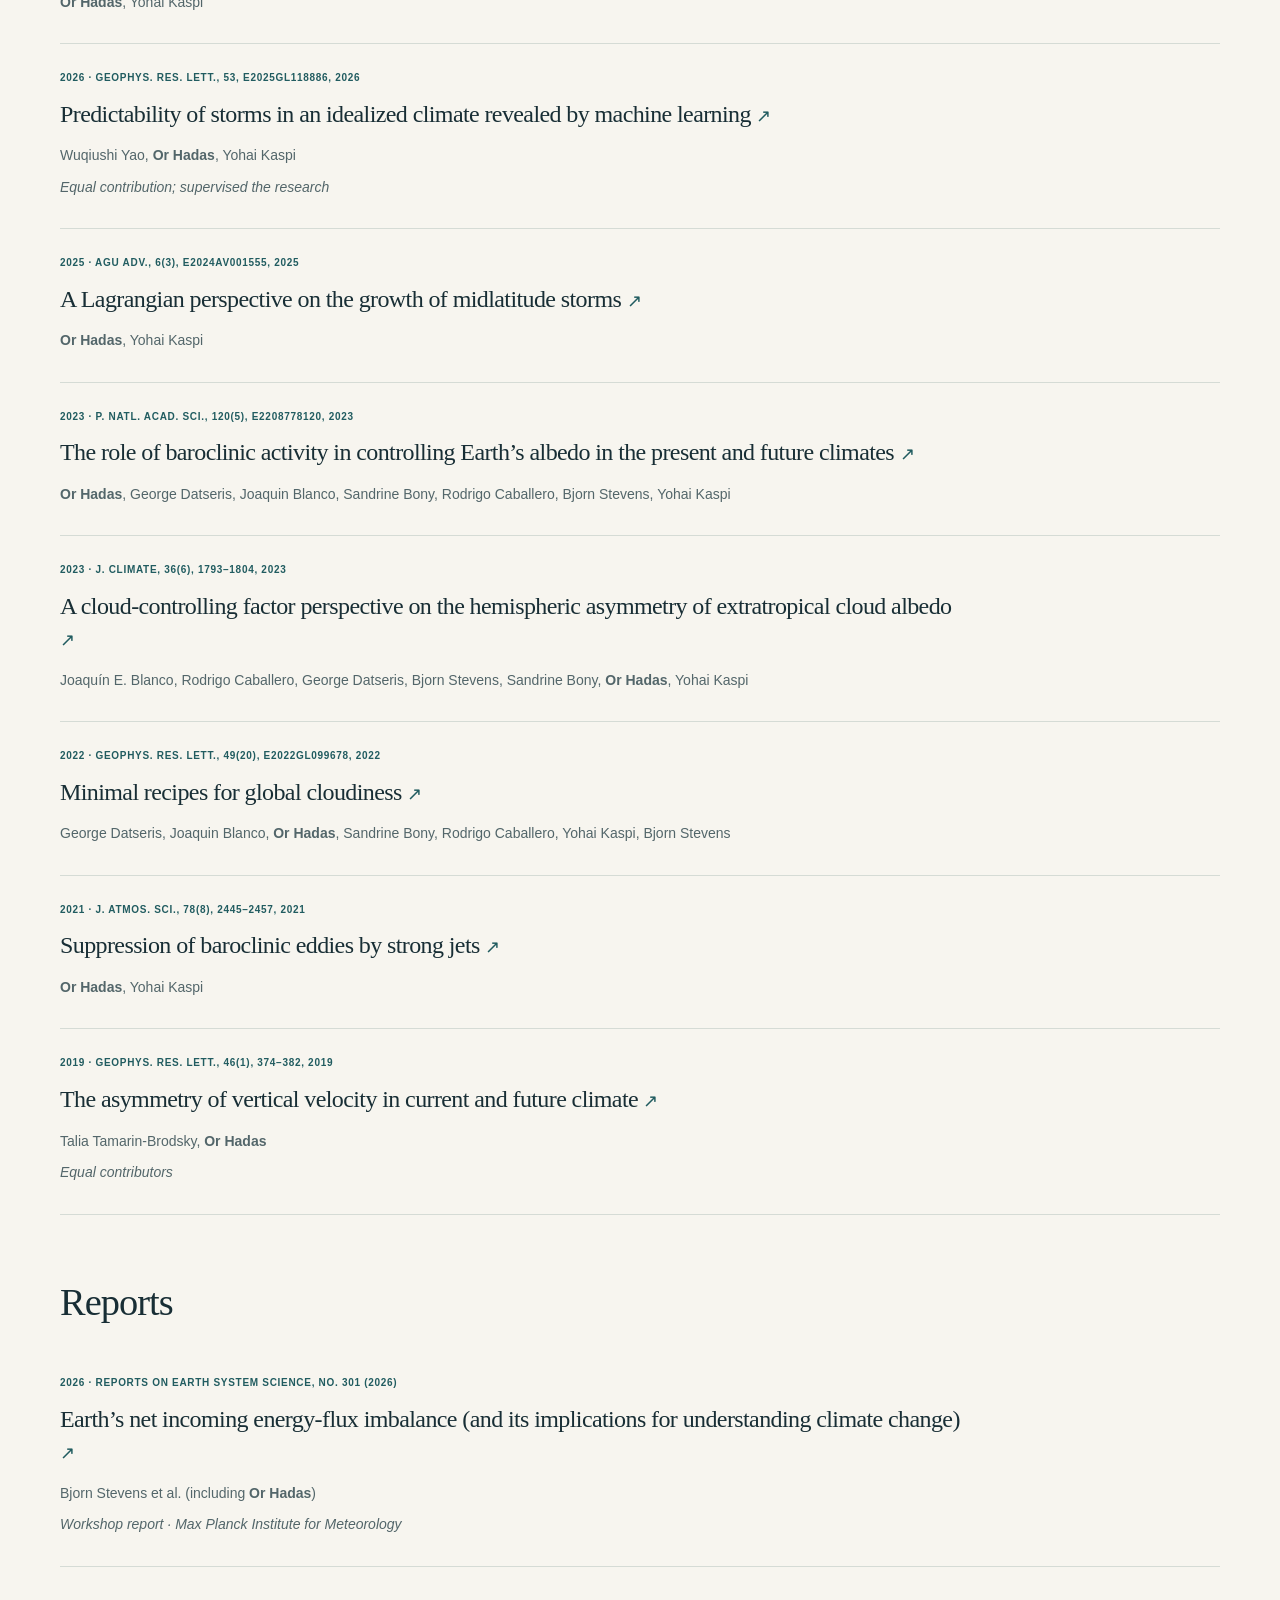
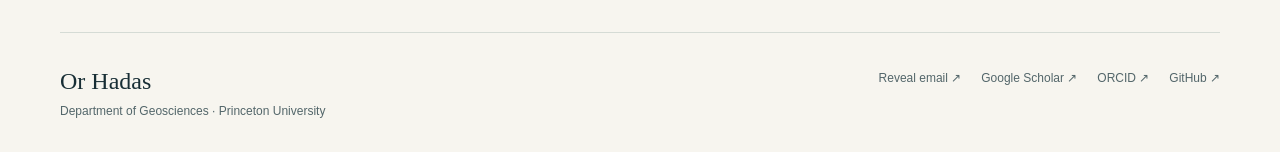
==== commit 57a27be6: "Update Princeton contact email and reveal it on request" ====
--- a/publications/index.html
+++ b/publications/index.html
@@ -4,4 +4,4 @@
 <meta name="theme-color" content="#f7f5ef"><link rel="canonical" href="https://orhadasatmosphere.github.io/publications/"><meta property="og:title" content="Publications · Or Hadas"><meta property="og:type" content="website"><meta property="og:url" content="https://orhadasatmosphere.github.io/publications/"><meta property="og:description" content="Atmospheric dynamics, storms, clouds, and climate. Hess Postdoctoral Fellow at Princeton University.">
 <link rel="icon" href="../assets/img/mark.svg" type="image/svg+xml"><link rel="stylesheet" href="../assets/css/custom.css"></head>
 <body><a class="skip" href="#main">Skip to content</a><header class="site-header"><a class="wordmark" href="../">Or Hadas<span>Atmospheric scientist</span></a><nav aria-label="Main navigation"><a href="../">About</a><a href="../research/">Research</a><a href="../publications/" aria-current="page">Publications</a><a class="cv-link" href="../assets/files/CV_Or_Hadas.pdf">CV ↗</a></nav></header>
-<main id="main"><section class="page-heading"><p class="eyebrow">Publications</p><h1>Papers &amp; preprints.</h1><p class="lead">Atmospheric dynamics, storm predictability, and the coupled climate system.</p><a class="text-link" href="https://scholar.google.com/citations?user=gYHd_jcAAAAJ&sortby=pubdate">Google Scholar profile ↗</a></section><section class="publication-group"><div class="section-heading"><h2>Preprints</h2></div><article class="paper"><p class="eyebrow">2026 · arXiv preprint (2026)</p><h3><a href="https://arxiv.org/abs/2609.16671">A storm-centered perspective of midlatitude near-inertial wave generation <span aria-hidden="true">↗</span></a></h3><p class="authors"><strong>Or Hadas</strong>, Noel G. Brizuela</p></article><article class="paper"><p class="eyebrow">2026 · arXiv preprint (2026)</p><h3><a href="https://arxiv.org/abs/2608.12666">Modulation of the tropical meridional circulation by the Madden-Julian Oscillation <span aria-hidden="true">↗</span></a></h3><p class="authors">Wuqiushi Yao, <strong>Or Hadas</strong>, Yohai Kaspi</p></article><article class="paper"><p class="eyebrow">2026 · arXiv preprint (2026)</p><h3><a href="https://arxiv.org/abs/2607.02213">Cloud radiative effects reinforce storm tracks <span aria-hidden="true">↗</span></a></h3><p class="authors"><strong>Or Hadas</strong></p></article><article class="paper"><p class="eyebrow">2026 · ESS Open Archive preprint (2026)</p><h3><a href="https://doi.org/10.22541/essoar.15005264/v1">Dynamical regimes reveal drivers of Earth&#x27;s growing energy imbalance <span aria-hidden="true">↗</span></a></h3><p class="authors">Clare E. Singer, <strong>Or Hadas</strong>, Marius Schulz, Rowan Orlijan-Rhyne, Franziska Glassmeier, Frida A.-M. Bender</p><p class="paper-note">Clare E. Singer and Or Hadas contributed equally to this work.</p></article></section><section class="publication-group"><div class="section-heading"><h2>Peer-reviewed publications</h2></div><article class="paper"><p class="eyebrow">2026 · Nature Communications, 17, 5527 (2026)</p><h3><a href="https://www.nature.com/articles/s41467-026-71784-3">Stronger jet, weaker storms: a mechanistic perspective on the Atlantic-Pacific storm paradox <span aria-hidden="true">↗</span></a></h3><p class="authors"><strong>Or Hadas</strong>, Yohai Kaspi</p></article><article class="paper"><p class="eyebrow">2026 · Geophys. Res. Lett., 53, e2025GL118496, 2026</p><h3><a href="https://doi.org/10.1029/2025GL118496">Quantifying the influence of climate on storm activity using machine learning <span aria-hidden="true">↗</span></a></h3><p class="authors"><strong>Or Hadas</strong>, Yohai Kaspi</p></article><article class="paper"><p class="eyebrow">2026 · Geophys. Res. Lett., 53, e2025GL118886, 2026</p><h3><a href="https://doi.org/10.1029/2025GL118886">Predictability of storms in an idealized climate revealed by machine learning <span aria-hidden="true">↗</span></a></h3><p class="authors">Wuqiushi Yao, <strong>Or Hadas</strong>, Yohai Kaspi</p><p class="paper-note">Equal contribution; supervised the research</p></article><article class="paper"><p class="eyebrow">2025 · AGU Adv., 6(3), e2024AV001555, 2025</p><h3><a href="https://doi.org/10.1029/2024AV001555">A Lagrangian perspective on the growth of midlatitude storms <span aria-hidden="true">↗</span></a></h3><p class="authors"><strong>Or Hadas</strong>, Yohai Kaspi</p></article><article class="paper"><p class="eyebrow">2023 · P. Natl. Acad. Sci., 120(5), e2208778120, 2023</p><h3><a href="https://doi.org/10.1073/pnas.2208778120">The role of baroclinic activity in controlling Earth’s albedo in the present and future climates <span aria-hidden="true">↗</span></a></h3><p class="authors"><strong>Or Hadas</strong>, George Datseris, Joaquin Blanco, Sandrine Bony, Rodrigo Caballero, Bjorn Stevens, Yohai Kaspi</p></article><article class="paper"><p class="eyebrow">2023 · J. Climate, 36(6), 1793–1804, 2023</p><h3><a href="https://doi.org/10.1175/JCLI-D-22-0410.1">A cloud-controlling factor perspective on the hemispheric asymmetry of extratropical cloud albedo <span aria-hidden="true">↗</span></a></h3><p class="authors">Joaquín E. Blanco, Rodrigo Caballero, George Datseris, Bjorn Stevens, Sandrine Bony, <strong>Or Hadas</strong>, Yohai Kaspi</p></article><article class="paper"><p class="eyebrow">2022 · Geophys. Res. Lett., 49(20), e2022GL099678, 2022</p><h3><a href="https://doi.org/10.1029/2022GL099678">Minimal recipes for global cloudiness <span aria-hidden="true">↗</span></a></h3><p class="authors">George Datseris, Joaquin Blanco, <strong>Or Hadas</strong>, Sandrine Bony, Rodrigo Caballero, Yohai Kaspi, Bjorn Stevens</p></article><article class="paper"><p class="eyebrow">2021 · J. Atmos. Sci., 78(8), 2445–2457, 2021</p><h3><a href="https://doi.org/10.1175/JAS-D-20-0289.1">Suppression of baroclinic eddies by strong jets <span aria-hidden="true">↗</span></a></h3><p class="authors"><strong>Or Hadas</strong>, Yohai Kaspi</p></article><article class="paper"><p class="eyebrow">2019 · Geophys. Res. Lett., 46(1), 374–382, 2019</p><h3><a href="https://doi.org/10.1029/2018GL080363">The asymmetry of vertical velocity in current and future climate <span aria-hidden="true">↗</span></a></h3><p class="authors">Talia Tamarin-Brodsky, <strong>Or Hadas</strong></p><p class="paper-note">Equal contributors</p></article></section><section class="publication-group"><div class="section-heading"><h2>Reports</h2></div><article class="paper"><p class="eyebrow">2026 · Reports on Earth System Science, No. 301 (2026)</p><h3><a href="https://doi.org/10.17617/2.3711842">Earth’s net incoming energy-flux imbalance (and its implications for understanding climate change) <span aria-hidden="true">↗</span></a></h3><p class="authors">Bjorn Stevens et al. (including <strong>Or Hadas</strong>)</p><p class="paper-note">Workshop report · Max Planck Institute for Meteorology</p></article></section></main><footer><div><strong>Or Hadas</strong><p>Department of Geosciences · Princeton University</p></div><div class="footer-links"><a href="mailto:hadas.or11@gmail.com">Email ↗</a><a href="https://scholar.google.com/citations?user=gYHd_jcAAAAJ&sortby=pubdate">Google Scholar ↗</a><a href="https://orcid.org/0000-0001-9360-2999">ORCID ↗</a><a href="https://github.com/OrHadasAtmosphere">GitHub ↗</a></div></footer></body></html>+<main id="main"><section class="page-heading"><p class="eyebrow">Publications</p><h1>Papers &amp; preprints.</h1><p class="lead">Atmospheric dynamics, storm predictability, and the coupled climate system.</p><a class="text-link" href="https://scholar.google.com/citations?user=gYHd_jcAAAAJ&sortby=pubdate">Google Scholar profile ↗</a></section><section class="publication-group"><div class="section-heading"><h2>Preprints</h2></div><article class="paper"><p class="eyebrow">2026 · arXiv preprint (2026)</p><h3><a href="https://arxiv.org/abs/2609.16671">A storm-centered perspective of midlatitude near-inertial wave generation <span aria-hidden="true">↗</span></a></h3><p class="authors"><strong>Or Hadas</strong>, Noel G. Brizuela</p></article><article class="paper"><p class="eyebrow">2026 · arXiv preprint (2026)</p><h3><a href="https://arxiv.org/abs/2608.12666">Modulation of the tropical meridional circulation by the Madden-Julian Oscillation <span aria-hidden="true">↗</span></a></h3><p class="authors">Wuqiushi Yao, <strong>Or Hadas</strong>, Yohai Kaspi</p></article><article class="paper"><p class="eyebrow">2026 · arXiv preprint (2026)</p><h3><a href="https://arxiv.org/abs/2607.02213">Cloud radiative effects reinforce storm tracks <span aria-hidden="true">↗</span></a></h3><p class="authors"><strong>Or Hadas</strong></p></article><article class="paper"><p class="eyebrow">2026 · ESS Open Archive preprint (2026)</p><h3><a href="https://doi.org/10.22541/essoar.15005264/v1">Dynamical regimes reveal drivers of Earth&#x27;s growing energy imbalance <span aria-hidden="true">↗</span></a></h3><p class="authors">Clare E. Singer, <strong>Or Hadas</strong>, Marius Schulz, Rowan Orlijan-Rhyne, Franziska Glassmeier, Frida A.-M. Bender</p><p class="paper-note">Clare E. Singer and Or Hadas contributed equally to this work.</p></article></section><section class="publication-group"><div class="section-heading"><h2>Peer-reviewed publications</h2></div><article class="paper"><p class="eyebrow">2026 · Nature Communications, 17, 5527 (2026)</p><h3><a href="https://www.nature.com/articles/s41467-026-71784-3">Stronger jet, weaker storms: a mechanistic perspective on the Atlantic-Pacific storm paradox <span aria-hidden="true">↗</span></a></h3><p class="authors"><strong>Or Hadas</strong>, Yohai Kaspi</p></article><article class="paper"><p class="eyebrow">2026 · Geophys. Res. Lett., 53, e2025GL118496, 2026</p><h3><a href="https://doi.org/10.1029/2025GL118496">Quantifying the influence of climate on storm activity using machine learning <span aria-hidden="true">↗</span></a></h3><p class="authors"><strong>Or Hadas</strong>, Yohai Kaspi</p></article><article class="paper"><p class="eyebrow">2026 · Geophys. Res. Lett., 53, e2025GL118886, 2026</p><h3><a href="https://doi.org/10.1029/2025GL118886">Predictability of storms in an idealized climate revealed by machine learning <span aria-hidden="true">↗</span></a></h3><p class="authors">Wuqiushi Yao, <strong>Or Hadas</strong>, Yohai Kaspi</p><p class="paper-note">Equal contribution; supervised the research</p></article><article class="paper"><p class="eyebrow">2025 · AGU Adv., 6(3), e2024AV001555, 2025</p><h3><a href="https://doi.org/10.1029/2024AV001555">A Lagrangian perspective on the growth of midlatitude storms <span aria-hidden="true">↗</span></a></h3><p class="authors"><strong>Or Hadas</strong>, Yohai Kaspi</p></article><article class="paper"><p class="eyebrow">2023 · P. Natl. Acad. Sci., 120(5), e2208778120, 2023</p><h3><a href="https://doi.org/10.1073/pnas.2208778120">The role of baroclinic activity in controlling Earth’s albedo in the present and future climates <span aria-hidden="true">↗</span></a></h3><p class="authors"><strong>Or Hadas</strong>, George Datseris, Joaquin Blanco, Sandrine Bony, Rodrigo Caballero, Bjorn Stevens, Yohai Kaspi</p></article><article class="paper"><p class="eyebrow">2023 · J. Climate, 36(6), 1793–1804, 2023</p><h3><a href="https://doi.org/10.1175/JCLI-D-22-0410.1">A cloud-controlling factor perspective on the hemispheric asymmetry of extratropical cloud albedo <span aria-hidden="true">↗</span></a></h3><p class="authors">Joaquín E. Blanco, Rodrigo Caballero, George Datseris, Bjorn Stevens, Sandrine Bony, <strong>Or Hadas</strong>, Yohai Kaspi</p></article><article class="paper"><p class="eyebrow">2022 · Geophys. Res. Lett., 49(20), e2022GL099678, 2022</p><h3><a href="https://doi.org/10.1029/2022GL099678">Minimal recipes for global cloudiness <span aria-hidden="true">↗</span></a></h3><p class="authors">George Datseris, Joaquin Blanco, <strong>Or Hadas</strong>, Sandrine Bony, Rodrigo Caballero, Yohai Kaspi, Bjorn Stevens</p></article><article class="paper"><p class="eyebrow">2021 · J. Atmos. Sci., 78(8), 2445–2457, 2021</p><h3><a href="https://doi.org/10.1175/JAS-D-20-0289.1">Suppression of baroclinic eddies by strong jets <span aria-hidden="true">↗</span></a></h3><p class="authors"><strong>Or Hadas</strong>, Yohai Kaspi</p></article><article class="paper"><p class="eyebrow">2019 · Geophys. Res. Lett., 46(1), 374–382, 2019</p><h3><a href="https://doi.org/10.1029/2018GL080363">The asymmetry of vertical velocity in current and future climate <span aria-hidden="true">↗</span></a></h3><p class="authors">Talia Tamarin-Brodsky, <strong>Or Hadas</strong></p><p class="paper-note">Equal contributors</p></article></section><section class="publication-group"><div class="section-heading"><h2>Reports</h2></div><article class="paper"><p class="eyebrow">2026 · Reports on Earth System Science, No. 301 (2026)</p><h3><a href="https://doi.org/10.17617/2.3711842">Earth’s net incoming energy-flux imbalance (and its implications for understanding climate change) <span aria-hidden="true">↗</span></a></h3><p class="authors">Bjorn Stevens et al. (including <strong>Or Hadas</strong>)</p><p class="paper-note">Workshop report · Max Planck Institute for Meteorology</p></article></section></main><footer><div><strong>Or Hadas</strong><p>Department of Geosciences · Princeton University</p></div><div class="footer-links"><button class="email-reveal" type="button" data-contact>Reveal email ↗</button><noscript>Email: oh0815 [at] princeton [dot] edu</noscript><a href="https://scholar.google.com/citations?user=gYHd_jcAAAAJ&sortby=pubdate">Google Scholar ↗</a><a href="https://orcid.org/0000-0001-9360-2999">ORCID ↗</a><a href="https://github.com/OrHadasAtmosphere">GitHub ↗</a></div></footer><script src="../assets/js/contact.js" defer></script></body></html>
--- a/assets/css/custom.css
+++ b/assets/css/custom.css
@@ -3,3 +3,6 @@
 @media(max-width:850px){main,.site-header,footer{width:calc(100% - 44px)}.hero{gap:32px;grid-template-columns:1.3fr 1fr}.hero h1{font-size:2.8rem}.hero .lead{font-size:18px}.portrait figcaption{display:block}.portrait figcaption span{display:block}.research-intro{gap:35px}.footer-links{gap:12px}nav{gap:17px}}
 @media(max-width:600px){body{font-size:16px}.site-header{align-items:start;flex-direction:column;gap:15px;padding-top:22px}nav{width:100%;justify-content:space-between;gap:12px;font-size:13px}.hero{grid-template-columns:1fr;padding:44px 0;gap:38px}.hero h1{font-size:2.75rem}.portrait{max-width:360px}.portrait img{aspect-ratio:1/1}.portrait figcaption{display:flex}.research-intro{grid-template-columns:1fr;gap:10px}.section{padding:42px 0}.section-heading{align-items:start;flex-direction:column;gap:12px}.paper h3{font-size:1.35rem}.contact-band{padding:30px 23px;margin-bottom:45px}.contact-band h2{font-size:1.9rem}.page-heading{padding:45px 0 40px}.theme{grid-template-columns:35px 1fr;gap:14px;padding:35px 0}.theme-number{font-size:28px}.theme h2{font-size:1.85rem}.theme .eyebrow{font-size:10px}.lead{font-size:19px}footer{grid-template-columns:1fr;gap:15px}.footer-links{justify-content:start}.publication-group .section-heading{flex-direction:row;align-items:center}}
 @media(prefers-reduced-motion:reduce){html{scroll-behavior:auto}}
+
+/* Email is revealed on demand instead of embedded as a mailto link. */
+.email-reveal{font:inherit;color:inherit;cursor:pointer;background:none;border:0;padding:0;text-decoration:underline;text-underline-offset:5px}.email-reveal:hover{color:var(--accent)}.email-reveal:focus-visible{outline:3px solid #b15c2b;outline-offset:6px}.footer-links .email-reveal{text-decoration:none}.contact-band .email-reveal{font-size:16px}
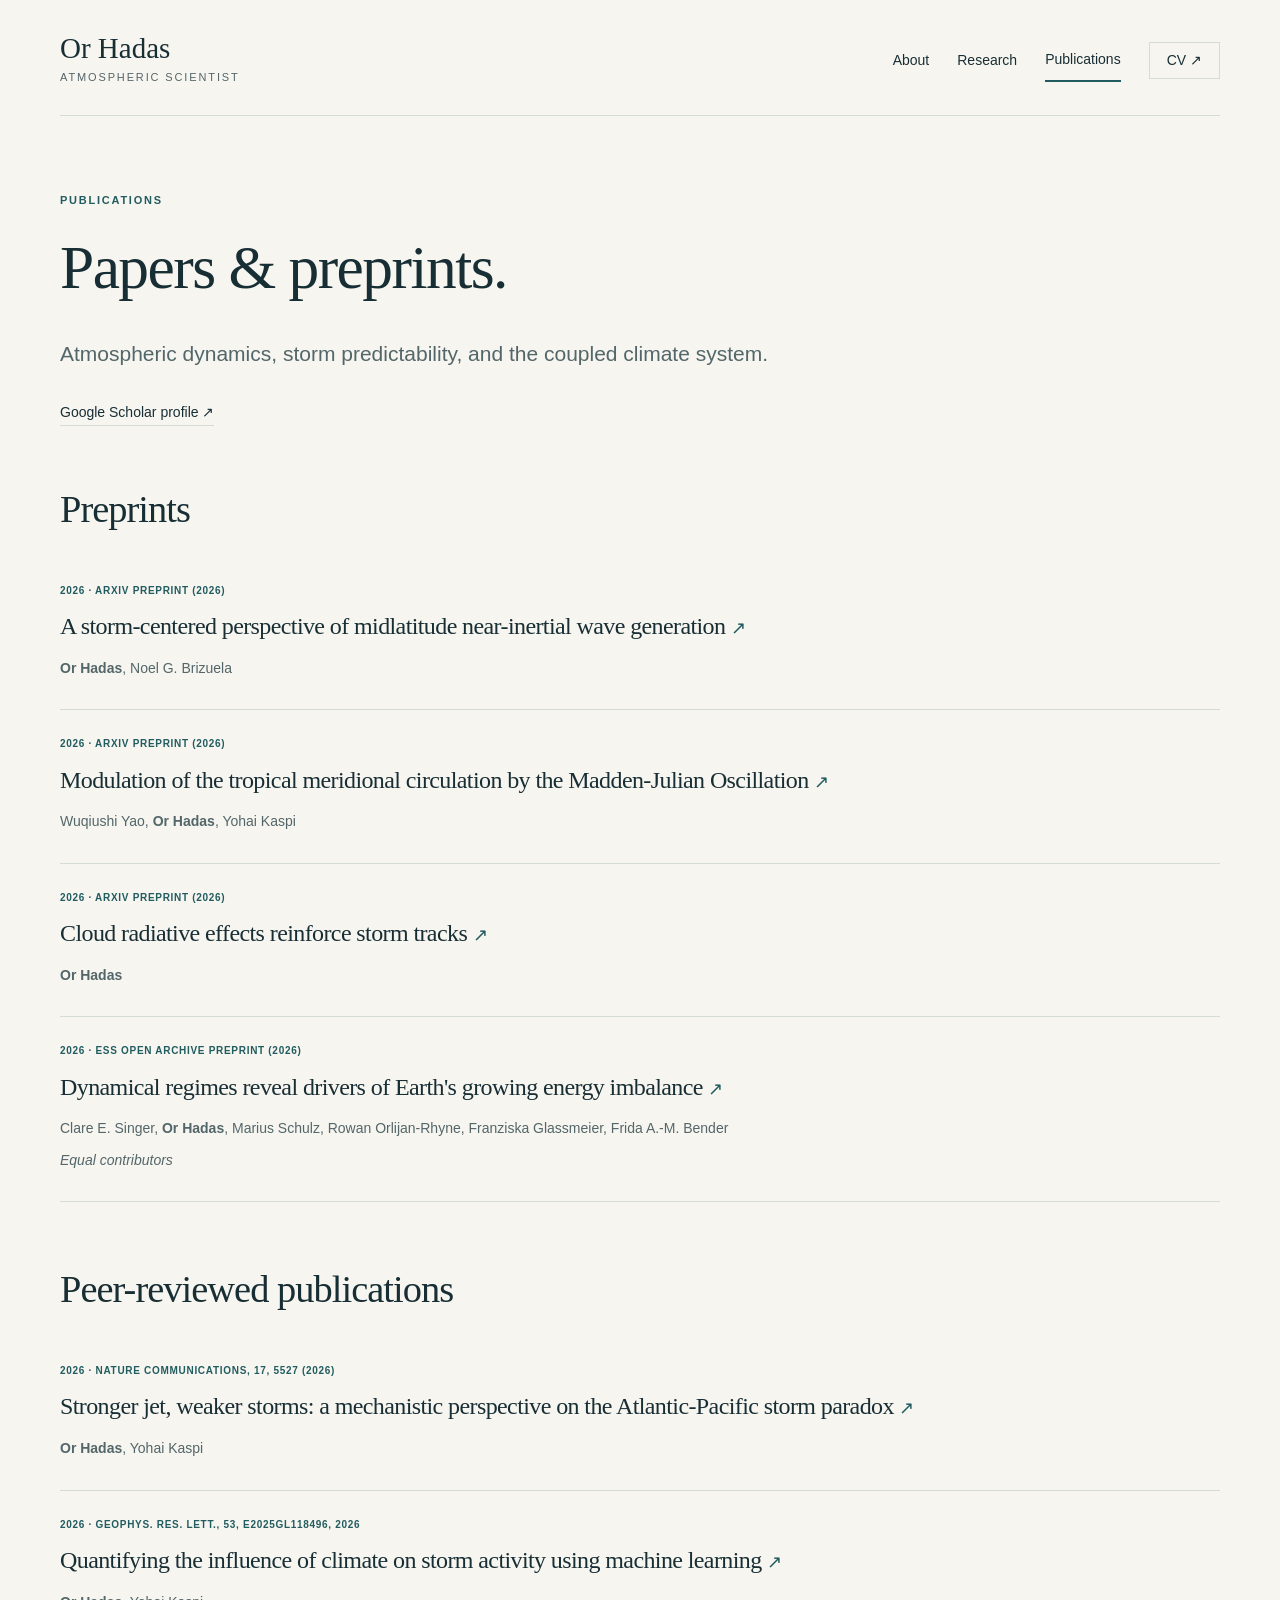
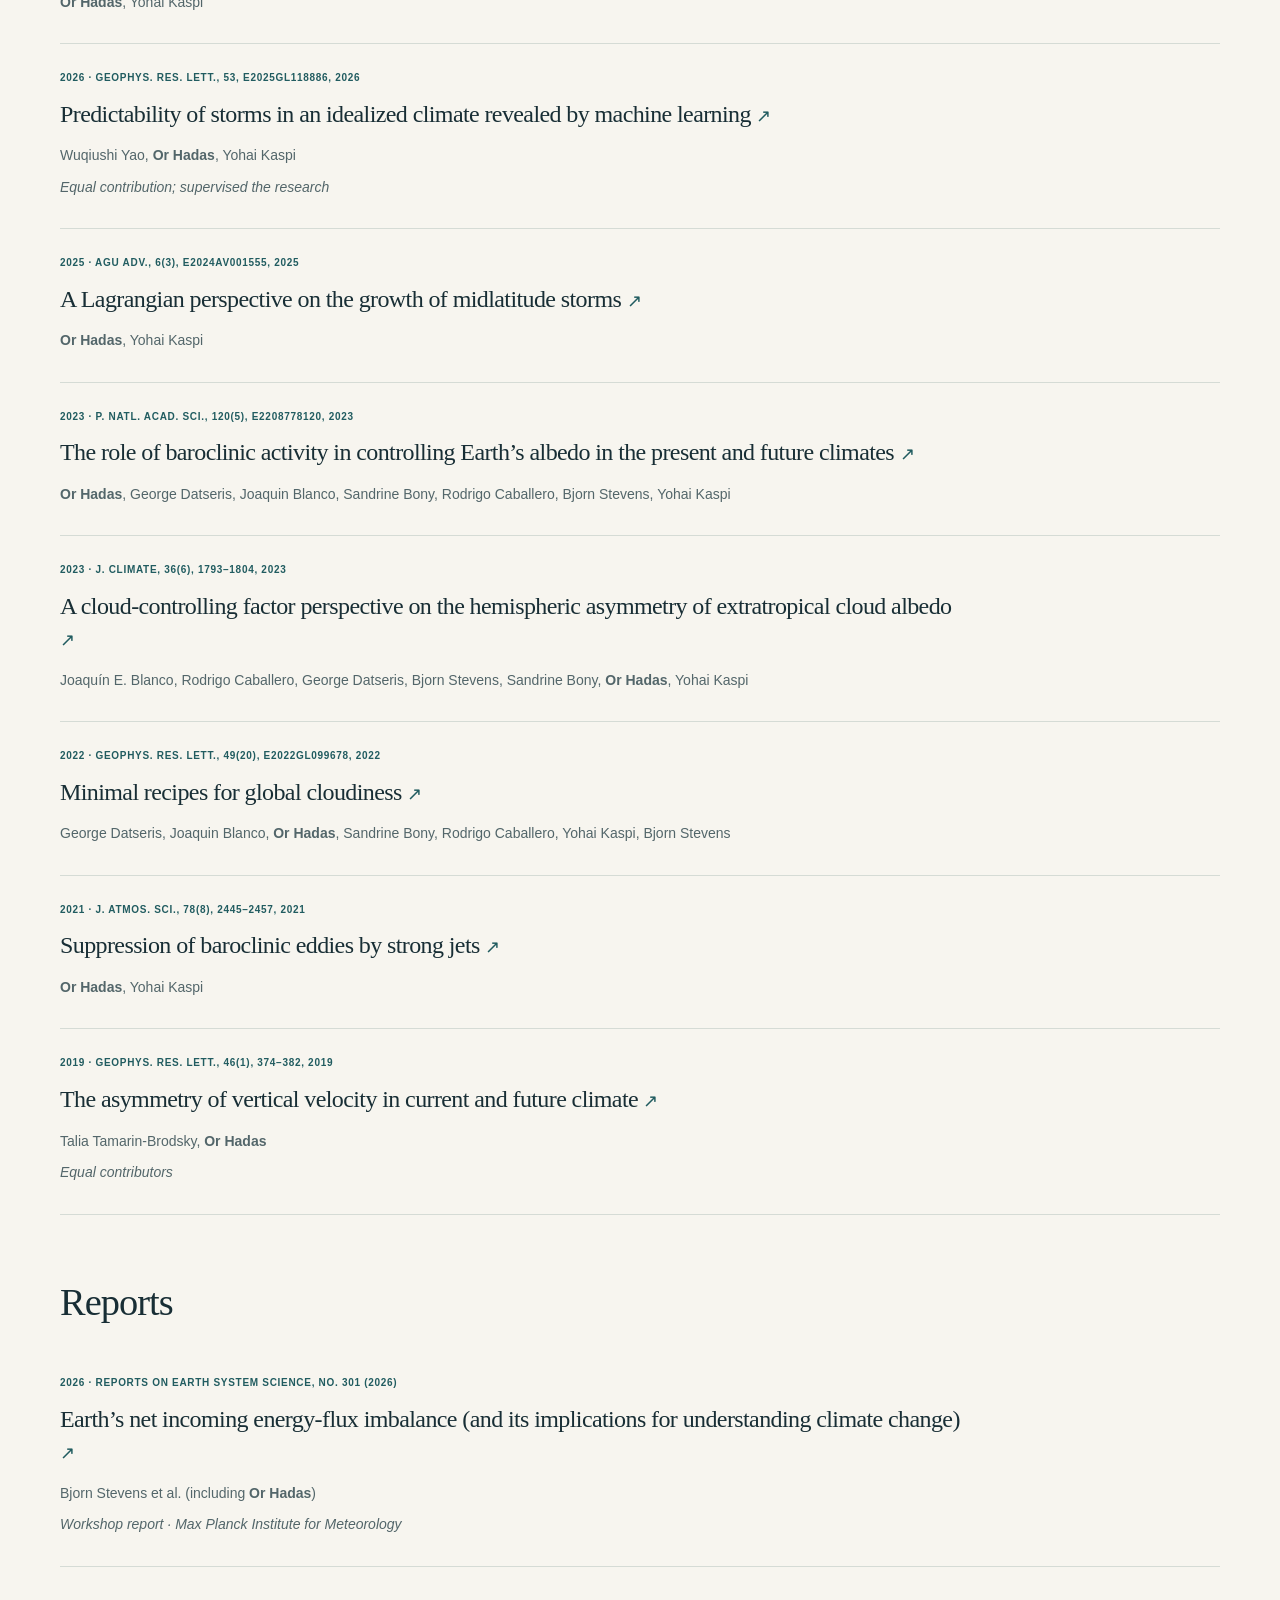
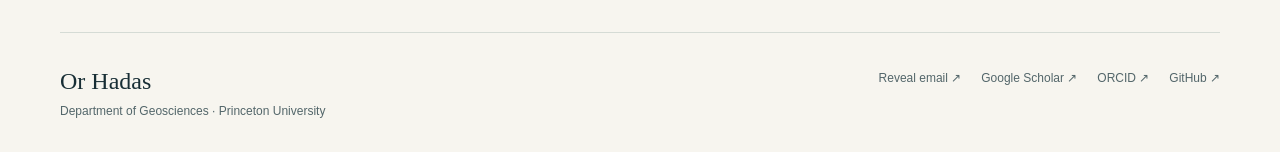
==== commit d9ee6e20: "Standardize equal-contribution note" ====
--- a/publications/index.html
+++ b/publications/index.html
@@ -4,4 +4,4 @@
 <meta name="theme-color" content="#f7f5ef"><link rel="canonical" href="https://orhadasatmosphere.github.io/publications/"><meta property="og:title" content="Publications · Or Hadas"><meta property="og:type" content="website"><meta property="og:url" content="https://orhadasatmosphere.github.io/publications/"><meta property="og:description" content="Atmospheric dynamics, storms, clouds, and climate. Hess Postdoctoral Fellow at Princeton University.">
 <link rel="icon" href="../assets/img/mark.svg" type="image/svg+xml"><link rel="stylesheet" href="../assets/css/custom.css"></head>
 <body><a class="skip" href="#main">Skip to content</a><header class="site-header"><a class="wordmark" href="../">Or Hadas<span>Atmospheric scientist</span></a><nav aria-label="Main navigation"><a href="../">About</a><a href="../research/">Research</a><a href="../publications/" aria-current="page">Publications</a><a class="cv-link" href="../assets/files/CV_Or_Hadas.pdf">CV ↗</a></nav></header>
-<main id="main"><section class="page-heading"><p class="eyebrow">Publications</p><h1>Papers &amp; preprints.</h1><p class="lead">Atmospheric dynamics, storm predictability, and the coupled climate system.</p><a class="text-link" href="https://scholar.google.com/citations?user=gYHd_jcAAAAJ&sortby=pubdate">Google Scholar profile ↗</a></section><section class="publication-group"><div class="section-heading"><h2>Preprints</h2></div><article class="paper"><p class="eyebrow">2026 · arXiv preprint (2026)</p><h3><a href="https://arxiv.org/abs/2609.16671">A storm-centered perspective of midlatitude near-inertial wave generation <span aria-hidden="true">↗</span></a></h3><p class="authors"><strong>Or Hadas</strong>, Noel G. Brizuela</p></article><article class="paper"><p class="eyebrow">2026 · arXiv preprint (2026)</p><h3><a href="https://arxiv.org/abs/2608.12666">Modulation of the tropical meridional circulation by the Madden-Julian Oscillation <span aria-hidden="true">↗</span></a></h3><p class="authors">Wuqiushi Yao, <strong>Or Hadas</strong>, Yohai Kaspi</p></article><article class="paper"><p class="eyebrow">2026 · arXiv preprint (2026)</p><h3><a href="https://arxiv.org/abs/2607.02213">Cloud radiative effects reinforce storm tracks <span aria-hidden="true">↗</span></a></h3><p class="authors"><strong>Or Hadas</strong></p></article><article class="paper"><p class="eyebrow">2026 · ESS Open Archive preprint (2026)</p><h3><a href="https://doi.org/10.22541/essoar.15005264/v1">Dynamical regimes reveal drivers of Earth&#x27;s growing energy imbalance <span aria-hidden="true">↗</span></a></h3><p class="authors">Clare E. Singer, <strong>Or Hadas</strong>, Marius Schulz, Rowan Orlijan-Rhyne, Franziska Glassmeier, Frida A.-M. Bender</p><p class="paper-note">Clare E. Singer and Or Hadas contributed equally to this work.</p></article></section><section class="publication-group"><div class="section-heading"><h2>Peer-reviewed publications</h2></div><article class="paper"><p class="eyebrow">2026 · Nature Communications, 17, 5527 (2026)</p><h3><a href="https://www.nature.com/articles/s41467-026-71784-3">Stronger jet, weaker storms: a mechanistic perspective on the Atlantic-Pacific storm paradox <span aria-hidden="true">↗</span></a></h3><p class="authors"><strong>Or Hadas</strong>, Yohai Kaspi</p></article><article class="paper"><p class="eyebrow">2026 · Geophys. Res. Lett., 53, e2025GL118496, 2026</p><h3><a href="https://doi.org/10.1029/2025GL118496">Quantifying the influence of climate on storm activity using machine learning <span aria-hidden="true">↗</span></a></h3><p class="authors"><strong>Or Hadas</strong>, Yohai Kaspi</p></article><article class="paper"><p class="eyebrow">2026 · Geophys. Res. Lett., 53, e2025GL118886, 2026</p><h3><a href="https://doi.org/10.1029/2025GL118886">Predictability of storms in an idealized climate revealed by machine learning <span aria-hidden="true">↗</span></a></h3><p class="authors">Wuqiushi Yao, <strong>Or Hadas</strong>, Yohai Kaspi</p><p class="paper-note">Equal contribution; supervised the research</p></article><article class="paper"><p class="eyebrow">2025 · AGU Adv., 6(3), e2024AV001555, 2025</p><h3><a href="https://doi.org/10.1029/2024AV001555">A Lagrangian perspective on the growth of midlatitude storms <span aria-hidden="true">↗</span></a></h3><p class="authors"><strong>Or Hadas</strong>, Yohai Kaspi</p></article><article class="paper"><p class="eyebrow">2023 · P. Natl. Acad. Sci., 120(5), e2208778120, 2023</p><h3><a href="https://doi.org/10.1073/pnas.2208778120">The role of baroclinic activity in controlling Earth’s albedo in the present and future climates <span aria-hidden="true">↗</span></a></h3><p class="authors"><strong>Or Hadas</strong>, George Datseris, Joaquin Blanco, Sandrine Bony, Rodrigo Caballero, Bjorn Stevens, Yohai Kaspi</p></article><article class="paper"><p class="eyebrow">2023 · J. Climate, 36(6), 1793–1804, 2023</p><h3><a href="https://doi.org/10.1175/JCLI-D-22-0410.1">A cloud-controlling factor perspective on the hemispheric asymmetry of extratropical cloud albedo <span aria-hidden="true">↗</span></a></h3><p class="authors">Joaquín E. Blanco, Rodrigo Caballero, George Datseris, Bjorn Stevens, Sandrine Bony, <strong>Or Hadas</strong>, Yohai Kaspi</p></article><article class="paper"><p class="eyebrow">2022 · Geophys. Res. Lett., 49(20), e2022GL099678, 2022</p><h3><a href="https://doi.org/10.1029/2022GL099678">Minimal recipes for global cloudiness <span aria-hidden="true">↗</span></a></h3><p class="authors">George Datseris, Joaquin Blanco, <strong>Or Hadas</strong>, Sandrine Bony, Rodrigo Caballero, Yohai Kaspi, Bjorn Stevens</p></article><article class="paper"><p class="eyebrow">2021 · J. Atmos. Sci., 78(8), 2445–2457, 2021</p><h3><a href="https://doi.org/10.1175/JAS-D-20-0289.1">Suppression of baroclinic eddies by strong jets <span aria-hidden="true">↗</span></a></h3><p class="authors"><strong>Or Hadas</strong>, Yohai Kaspi</p></article><article class="paper"><p class="eyebrow">2019 · Geophys. Res. Lett., 46(1), 374–382, 2019</p><h3><a href="https://doi.org/10.1029/2018GL080363">The asymmetry of vertical velocity in current and future climate <span aria-hidden="true">↗</span></a></h3><p class="authors">Talia Tamarin-Brodsky, <strong>Or Hadas</strong></p><p class="paper-note">Equal contributors</p></article></section><section class="publication-group"><div class="section-heading"><h2>Reports</h2></div><article class="paper"><p class="eyebrow">2026 · Reports on Earth System Science, No. 301 (2026)</p><h3><a href="https://doi.org/10.17617/2.3711842">Earth’s net incoming energy-flux imbalance (and its implications for understanding climate change) <span aria-hidden="true">↗</span></a></h3><p class="authors">Bjorn Stevens et al. (including <strong>Or Hadas</strong>)</p><p class="paper-note">Workshop report · Max Planck Institute for Meteorology</p></article></section></main><footer><div><strong>Or Hadas</strong><p>Department of Geosciences · Princeton University</p></div><div class="footer-links"><button class="email-reveal" type="button" data-contact>Reveal email ↗</button><noscript>Email: oh0815 [at] princeton [dot] edu</noscript><a href="https://scholar.google.com/citations?user=gYHd_jcAAAAJ&sortby=pubdate">Google Scholar ↗</a><a href="https://orcid.org/0000-0001-9360-2999">ORCID ↗</a><a href="https://github.com/OrHadasAtmosphere">GitHub ↗</a></div></footer><script src="../assets/js/contact.js" defer></script></body></html>+<main id="main"><section class="page-heading"><p class="eyebrow">Publications</p><h1>Papers &amp; preprints.</h1><p class="lead">Atmospheric dynamics, storm predictability, and the coupled climate system.</p><a class="text-link" href="https://scholar.google.com/citations?user=gYHd_jcAAAAJ&sortby=pubdate">Google Scholar profile ↗</a></section><section class="publication-group"><div class="section-heading"><h2>Preprints</h2></div><article class="paper"><p class="eyebrow">2026 · arXiv preprint (2026)</p><h3><a href="https://arxiv.org/abs/2609.16671">A storm-centered perspective of midlatitude near-inertial wave generation <span aria-hidden="true">↗</span></a></h3><p class="authors"><strong>Or Hadas</strong>, Noel G. Brizuela</p></article><article class="paper"><p class="eyebrow">2026 · arXiv preprint (2026)</p><h3><a href="https://arxiv.org/abs/2608.12666">Modulation of the tropical meridional circulation by the Madden-Julian Oscillation <span aria-hidden="true">↗</span></a></h3><p class="authors">Wuqiushi Yao, <strong>Or Hadas</strong>, Yohai Kaspi</p></article><article class="paper"><p class="eyebrow">2026 · arXiv preprint (2026)</p><h3><a href="https://arxiv.org/abs/2607.02213">Cloud radiative effects reinforce storm tracks <span aria-hidden="true">↗</span></a></h3><p class="authors"><strong>Or Hadas</strong></p></article><article class="paper"><p class="eyebrow">2026 · ESS Open Archive preprint (2026)</p><h3><a href="https://doi.org/10.22541/essoar.15005264/v1">Dynamical regimes reveal drivers of Earth&#x27;s growing energy imbalance <span aria-hidden="true">↗</span></a></h3><p class="authors">Clare E. Singer, <strong>Or Hadas</strong>, Marius Schulz, Rowan Orlijan-Rhyne, Franziska Glassmeier, Frida A.-M. Bender</p><p class="paper-note">Equal contributors</p></article></section><section class="publication-group"><div class="section-heading"><h2>Peer-reviewed publications</h2></div><article class="paper"><p class="eyebrow">2026 · Nature Communications, 17, 5527 (2026)</p><h3><a href="https://www.nature.com/articles/s41467-026-71784-3">Stronger jet, weaker storms: a mechanistic perspective on the Atlantic-Pacific storm paradox <span aria-hidden="true">↗</span></a></h3><p class="authors"><strong>Or Hadas</strong>, Yohai Kaspi</p></article><article class="paper"><p class="eyebrow">2026 · Geophys. Res. Lett., 53, e2025GL118496, 2026</p><h3><a href="https://doi.org/10.1029/2025GL118496">Quantifying the influence of climate on storm activity using machine learning <span aria-hidden="true">↗</span></a></h3><p class="authors"><strong>Or Hadas</strong>, Yohai Kaspi</p></article><article class="paper"><p class="eyebrow">2026 · Geophys. Res. Lett., 53, e2025GL118886, 2026</p><h3><a href="https://doi.org/10.1029/2025GL118886">Predictability of storms in an idealized climate revealed by machine learning <span aria-hidden="true">↗</span></a></h3><p class="authors">Wuqiushi Yao, <strong>Or Hadas</strong>, Yohai Kaspi</p><p class="paper-note">Equal contribution; supervised the research</p></article><article class="paper"><p class="eyebrow">2025 · AGU Adv., 6(3), e2024AV001555, 2025</p><h3><a href="https://doi.org/10.1029/2024AV001555">A Lagrangian perspective on the growth of midlatitude storms <span aria-hidden="true">↗</span></a></h3><p class="authors"><strong>Or Hadas</strong>, Yohai Kaspi</p></article><article class="paper"><p class="eyebrow">2023 · P. Natl. Acad. Sci., 120(5), e2208778120, 2023</p><h3><a href="https://doi.org/10.1073/pnas.2208778120">The role of baroclinic activity in controlling Earth’s albedo in the present and future climates <span aria-hidden="true">↗</span></a></h3><p class="authors"><strong>Or Hadas</strong>, George Datseris, Joaquin Blanco, Sandrine Bony, Rodrigo Caballero, Bjorn Stevens, Yohai Kaspi</p></article><article class="paper"><p class="eyebrow">2023 · J. Climate, 36(6), 1793–1804, 2023</p><h3><a href="https://doi.org/10.1175/JCLI-D-22-0410.1">A cloud-controlling factor perspective on the hemispheric asymmetry of extratropical cloud albedo <span aria-hidden="true">↗</span></a></h3><p class="authors">Joaquín E. Blanco, Rodrigo Caballero, George Datseris, Bjorn Stevens, Sandrine Bony, <strong>Or Hadas</strong>, Yohai Kaspi</p></article><article class="paper"><p class="eyebrow">2022 · Geophys. Res. Lett., 49(20), e2022GL099678, 2022</p><h3><a href="https://doi.org/10.1029/2022GL099678">Minimal recipes for global cloudiness <span aria-hidden="true">↗</span></a></h3><p class="authors">George Datseris, Joaquin Blanco, <strong>Or Hadas</strong>, Sandrine Bony, Rodrigo Caballero, Yohai Kaspi, Bjorn Stevens</p></article><article class="paper"><p class="eyebrow">2021 · J. Atmos. Sci., 78(8), 2445–2457, 2021</p><h3><a href="https://doi.org/10.1175/JAS-D-20-0289.1">Suppression of baroclinic eddies by strong jets <span aria-hidden="true">↗</span></a></h3><p class="authors"><strong>Or Hadas</strong>, Yohai Kaspi</p></article><article class="paper"><p class="eyebrow">2019 · Geophys. Res. Lett., 46(1), 374–382, 2019</p><h3><a href="https://doi.org/10.1029/2018GL080363">The asymmetry of vertical velocity in current and future climate <span aria-hidden="true">↗</span></a></h3><p class="authors">Talia Tamarin-Brodsky, <strong>Or Hadas</strong></p><p class="paper-note">Equal contributors</p></article></section><section class="publication-group"><div class="section-heading"><h2>Reports</h2></div><article class="paper"><p class="eyebrow">2026 · Reports on Earth System Science, No. 301 (2026)</p><h3><a href="https://doi.org/10.17617/2.3711842">Earth’s net incoming energy-flux imbalance (and its implications for understanding climate change) <span aria-hidden="true">↗</span></a></h3><p class="authors">Bjorn Stevens et al. (including <strong>Or Hadas</strong>)</p><p class="paper-note">Workshop report · Max Planck Institute for Meteorology</p></article></section></main><footer><div><strong>Or Hadas</strong><p>Department of Geosciences · Princeton University</p></div><div class="footer-links"><button class="email-reveal" type="button" data-contact>Reveal email ↗</button><noscript>Email: oh0815 [at] princeton [dot] edu</noscript><a href="https://scholar.google.com/citations?user=gYHd_jcAAAAJ&sortby=pubdate">Google Scholar ↗</a><a href="https://orcid.org/0000-0001-9360-2999">ORCID ↗</a><a href="https://github.com/OrHadasAtmosphere">GitHub ↗</a></div></footer><script src="../assets/js/contact.js" defer></script></body></html>
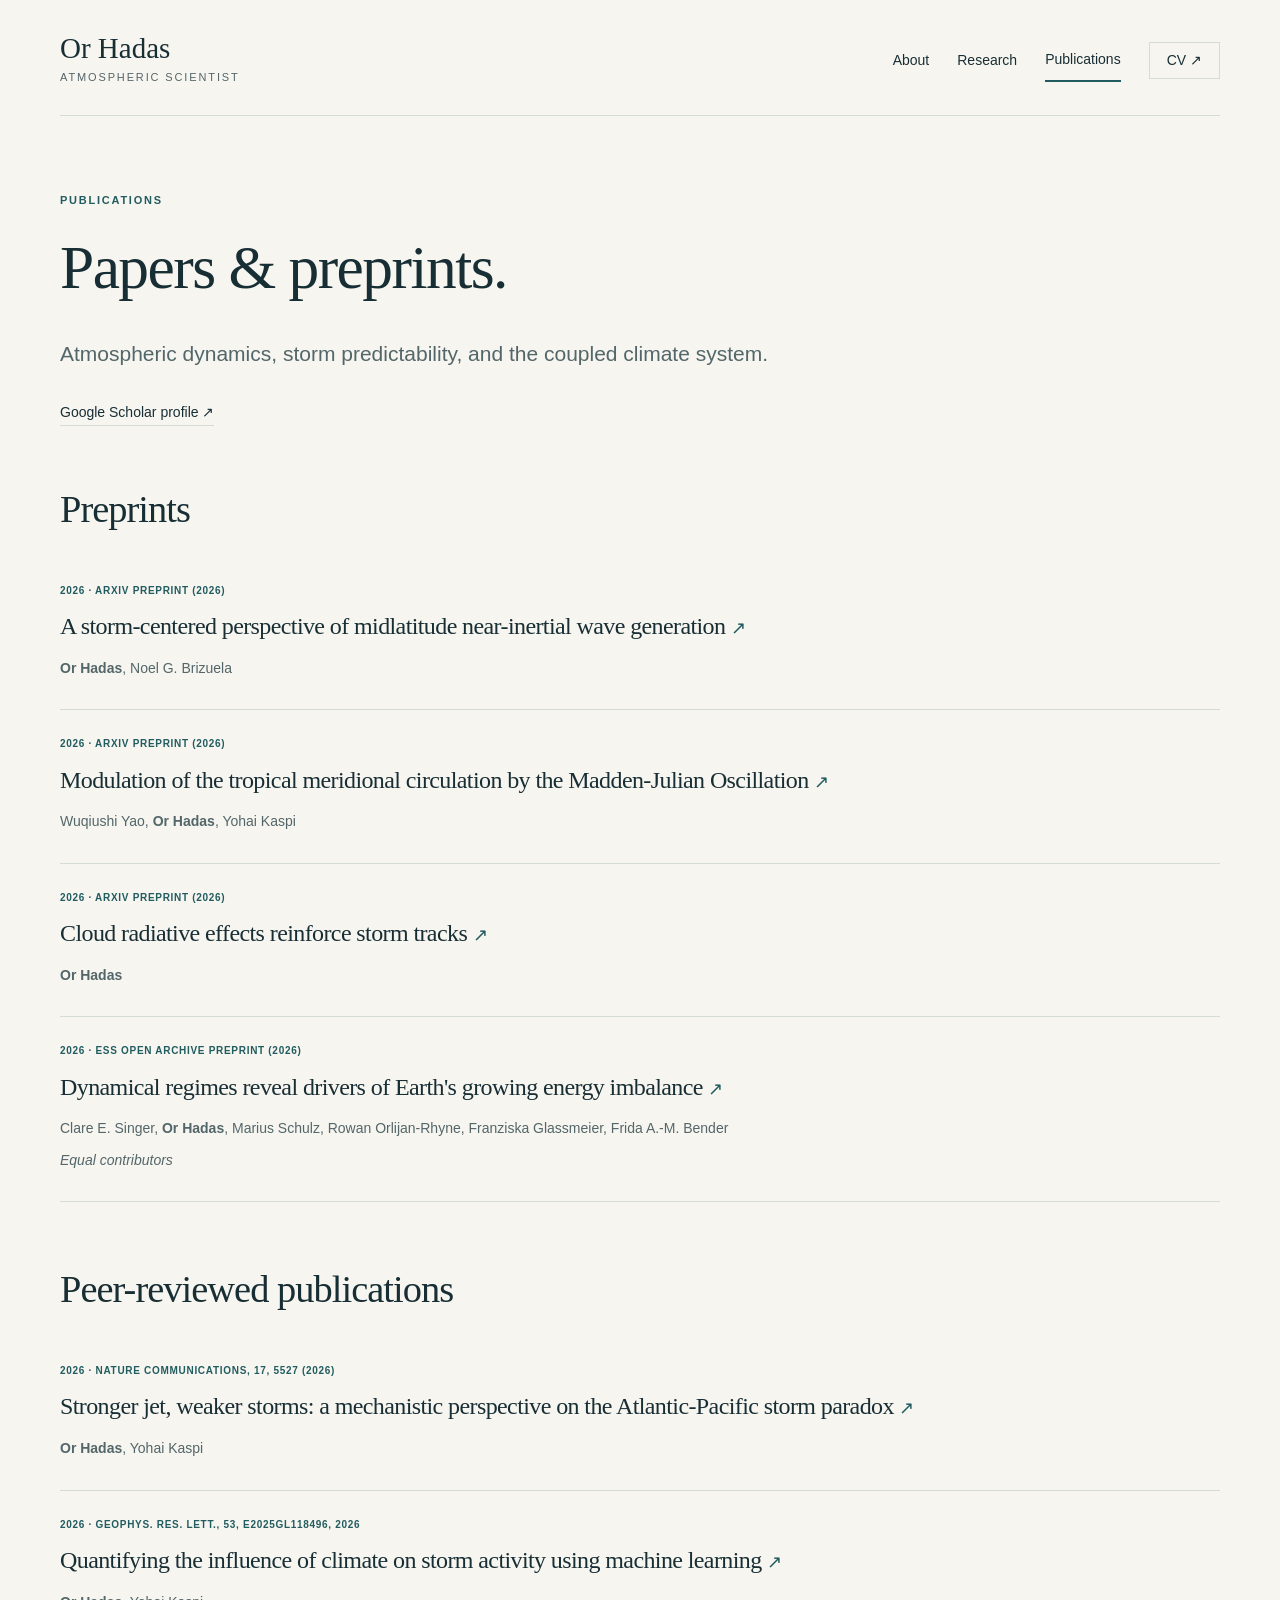
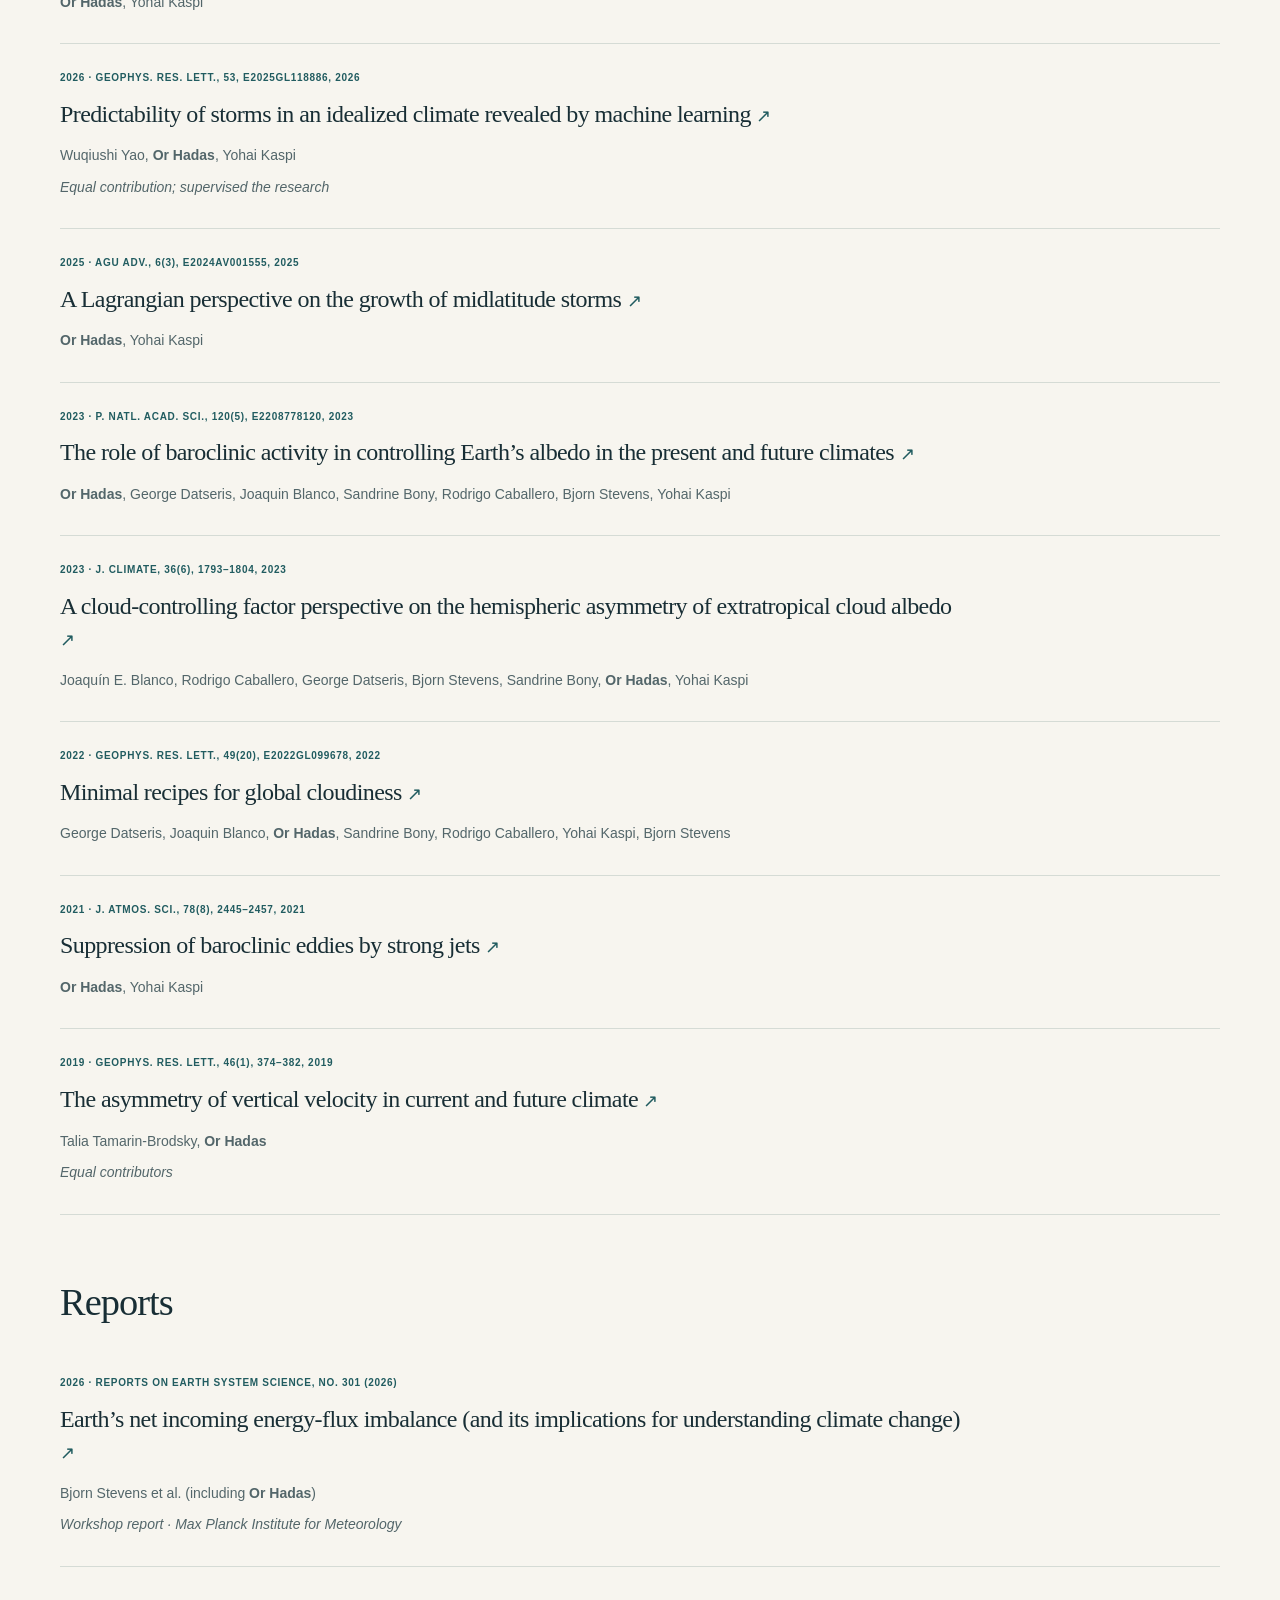
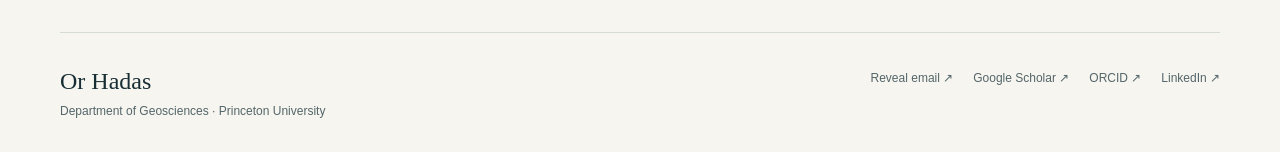
==== commit 3f461510: "Replace GitHub footer link with LinkedIn profile" ====
--- a/publications/index.html
+++ b/publications/index.html
@@ -4,4 +4,4 @@
 <meta name="theme-color" content="#f7f5ef"><link rel="canonical" href="https://orhadasatmosphere.github.io/publications/"><meta property="og:title" content="Publications · Or Hadas"><meta property="og:type" content="website"><meta property="og:url" content="https://orhadasatmosphere.github.io/publications/"><meta property="og:description" content="Atmospheric dynamics, storms, clouds, and climate. Hess Postdoctoral Fellow at Princeton University.">
 <link rel="icon" href="../assets/img/mark.svg" type="image/svg+xml"><link rel="stylesheet" href="../assets/css/custom.css"></head>
 <body><a class="skip" href="#main">Skip to content</a><header class="site-header"><a class="wordmark" href="../">Or Hadas<span>Atmospheric scientist</span></a><nav aria-label="Main navigation"><a href="../">About</a><a href="../research/">Research</a><a href="../publications/" aria-current="page">Publications</a><a class="cv-link" href="../assets/files/CV_Or_Hadas.pdf">CV ↗</a></nav></header>
-<main id="main"><section class="page-heading"><p class="eyebrow">Publications</p><h1>Papers &amp; preprints.</h1><p class="lead">Atmospheric dynamics, storm predictability, and the coupled climate system.</p><a class="text-link" href="https://scholar.google.com/citations?user=gYHd_jcAAAAJ&sortby=pubdate">Google Scholar profile ↗</a></section><section class="publication-group"><div class="section-heading"><h2>Preprints</h2></div><article class="paper"><p class="eyebrow">2026 · arXiv preprint (2026)</p><h3><a href="https://arxiv.org/abs/2609.16671">A storm-centered perspective of midlatitude near-inertial wave generation <span aria-hidden="true">↗</span></a></h3><p class="authors"><strong>Or Hadas</strong>, Noel G. Brizuela</p></article><article class="paper"><p class="eyebrow">2026 · arXiv preprint (2026)</p><h3><a href="https://arxiv.org/abs/2608.12666">Modulation of the tropical meridional circulation by the Madden-Julian Oscillation <span aria-hidden="true">↗</span></a></h3><p class="authors">Wuqiushi Yao, <strong>Or Hadas</strong>, Yohai Kaspi</p></article><article class="paper"><p class="eyebrow">2026 · arXiv preprint (2026)</p><h3><a href="https://arxiv.org/abs/2607.02213">Cloud radiative effects reinforce storm tracks <span aria-hidden="true">↗</span></a></h3><p class="authors"><strong>Or Hadas</strong></p></article><article class="paper"><p class="eyebrow">2026 · ESS Open Archive preprint (2026)</p><h3><a href="https://doi.org/10.22541/essoar.15005264/v1">Dynamical regimes reveal drivers of Earth&#x27;s growing energy imbalance <span aria-hidden="true">↗</span></a></h3><p class="authors">Clare E. Singer, <strong>Or Hadas</strong>, Marius Schulz, Rowan Orlijan-Rhyne, Franziska Glassmeier, Frida A.-M. Bender</p><p class="paper-note">Equal contributors</p></article></section><section class="publication-group"><div class="section-heading"><h2>Peer-reviewed publications</h2></div><article class="paper"><p class="eyebrow">2026 · Nature Communications, 17, 5527 (2026)</p><h3><a href="https://www.nature.com/articles/s41467-026-71784-3">Stronger jet, weaker storms: a mechanistic perspective on the Atlantic-Pacific storm paradox <span aria-hidden="true">↗</span></a></h3><p class="authors"><strong>Or Hadas</strong>, Yohai Kaspi</p></article><article class="paper"><p class="eyebrow">2026 · Geophys. Res. Lett., 53, e2025GL118496, 2026</p><h3><a href="https://doi.org/10.1029/2025GL118496">Quantifying the influence of climate on storm activity using machine learning <span aria-hidden="true">↗</span></a></h3><p class="authors"><strong>Or Hadas</strong>, Yohai Kaspi</p></article><article class="paper"><p class="eyebrow">2026 · Geophys. Res. Lett., 53, e2025GL118886, 2026</p><h3><a href="https://doi.org/10.1029/2025GL118886">Predictability of storms in an idealized climate revealed by machine learning <span aria-hidden="true">↗</span></a></h3><p class="authors">Wuqiushi Yao, <strong>Or Hadas</strong>, Yohai Kaspi</p><p class="paper-note">Equal contribution; supervised the research</p></article><article class="paper"><p class="eyebrow">2025 · AGU Adv., 6(3), e2024AV001555, 2025</p><h3><a href="https://doi.org/10.1029/2024AV001555">A Lagrangian perspective on the growth of midlatitude storms <span aria-hidden="true">↗</span></a></h3><p class="authors"><strong>Or Hadas</strong>, Yohai Kaspi</p></article><article class="paper"><p class="eyebrow">2023 · P. Natl. Acad. Sci., 120(5), e2208778120, 2023</p><h3><a href="https://doi.org/10.1073/pnas.2208778120">The role of baroclinic activity in controlling Earth’s albedo in the present and future climates <span aria-hidden="true">↗</span></a></h3><p class="authors"><strong>Or Hadas</strong>, George Datseris, Joaquin Blanco, Sandrine Bony, Rodrigo Caballero, Bjorn Stevens, Yohai Kaspi</p></article><article class="paper"><p class="eyebrow">2023 · J. Climate, 36(6), 1793–1804, 2023</p><h3><a href="https://doi.org/10.1175/JCLI-D-22-0410.1">A cloud-controlling factor perspective on the hemispheric asymmetry of extratropical cloud albedo <span aria-hidden="true">↗</span></a></h3><p class="authors">Joaquín E. Blanco, Rodrigo Caballero, George Datseris, Bjorn Stevens, Sandrine Bony, <strong>Or Hadas</strong>, Yohai Kaspi</p></article><article class="paper"><p class="eyebrow">2022 · Geophys. Res. Lett., 49(20), e2022GL099678, 2022</p><h3><a href="https://doi.org/10.1029/2022GL099678">Minimal recipes for global cloudiness <span aria-hidden="true">↗</span></a></h3><p class="authors">George Datseris, Joaquin Blanco, <strong>Or Hadas</strong>, Sandrine Bony, Rodrigo Caballero, Yohai Kaspi, Bjorn Stevens</p></article><article class="paper"><p class="eyebrow">2021 · J. Atmos. Sci., 78(8), 2445–2457, 2021</p><h3><a href="https://doi.org/10.1175/JAS-D-20-0289.1">Suppression of baroclinic eddies by strong jets <span aria-hidden="true">↗</span></a></h3><p class="authors"><strong>Or Hadas</strong>, Yohai Kaspi</p></article><article class="paper"><p class="eyebrow">2019 · Geophys. Res. Lett., 46(1), 374–382, 2019</p><h3><a href="https://doi.org/10.1029/2018GL080363">The asymmetry of vertical velocity in current and future climate <span aria-hidden="true">↗</span></a></h3><p class="authors">Talia Tamarin-Brodsky, <strong>Or Hadas</strong></p><p class="paper-note">Equal contributors</p></article></section><section class="publication-group"><div class="section-heading"><h2>Reports</h2></div><article class="paper"><p class="eyebrow">2026 · Reports on Earth System Science, No. 301 (2026)</p><h3><a href="https://doi.org/10.17617/2.3711842">Earth’s net incoming energy-flux imbalance (and its implications for understanding climate change) <span aria-hidden="true">↗</span></a></h3><p class="authors">Bjorn Stevens et al. (including <strong>Or Hadas</strong>)</p><p class="paper-note">Workshop report · Max Planck Institute for Meteorology</p></article></section></main><footer><div><strong>Or Hadas</strong><p>Department of Geosciences · Princeton University</p></div><div class="footer-links"><button class="email-reveal" type="button" data-contact>Reveal email ↗</button><noscript>Email: oh0815 [at] princeton [dot] edu</noscript><a href="https://scholar.google.com/citations?user=gYHd_jcAAAAJ&sortby=pubdate">Google Scholar ↗</a><a href="https://orcid.org/0000-0001-9360-2999">ORCID ↗</a><a href="https://github.com/OrHadasAtmosphere">GitHub ↗</a></div></footer><script src="../assets/js/contact.js" defer></script></body></html>+<main id="main"><section class="page-heading"><p class="eyebrow">Publications</p><h1>Papers &amp; preprints.</h1><p class="lead">Atmospheric dynamics, storm predictability, and the coupled climate system.</p><a class="text-link" href="https://scholar.google.com/citations?user=gYHd_jcAAAAJ&sortby=pubdate">Google Scholar profile ↗</a></section><section class="publication-group"><div class="section-heading"><h2>Preprints</h2></div><article class="paper"><p class="eyebrow">2026 · arXiv preprint (2026)</p><h3><a href="https://arxiv.org/abs/2609.16671">A storm-centered perspective of midlatitude near-inertial wave generation <span aria-hidden="true">↗</span></a></h3><p class="authors"><strong>Or Hadas</strong>, Noel G. Brizuela</p></article><article class="paper"><p class="eyebrow">2026 · arXiv preprint (2026)</p><h3><a href="https://arxiv.org/abs/2608.12666">Modulation of the tropical meridional circulation by the Madden-Julian Oscillation <span aria-hidden="true">↗</span></a></h3><p class="authors">Wuqiushi Yao, <strong>Or Hadas</strong>, Yohai Kaspi</p></article><article class="paper"><p class="eyebrow">2026 · arXiv preprint (2026)</p><h3><a href="https://arxiv.org/abs/2607.02213">Cloud radiative effects reinforce storm tracks <span aria-hidden="true">↗</span></a></h3><p class="authors"><strong>Or Hadas</strong></p></article><article class="paper"><p class="eyebrow">2026 · ESS Open Archive preprint (2026)</p><h3><a href="https://doi.org/10.22541/essoar.15005264/v1">Dynamical regimes reveal drivers of Earth&#x27;s growing energy imbalance <span aria-hidden="true">↗</span></a></h3><p class="authors">Clare E. Singer, <strong>Or Hadas</strong>, Marius Schulz, Rowan Orlijan-Rhyne, Franziska Glassmeier, Frida A.-M. Bender</p><p class="paper-note">Equal contributors</p></article></section><section class="publication-group"><div class="section-heading"><h2>Peer-reviewed publications</h2></div><article class="paper"><p class="eyebrow">2026 · Nature Communications, 17, 5527 (2026)</p><h3><a href="https://www.nature.com/articles/s41467-026-71784-3">Stronger jet, weaker storms: a mechanistic perspective on the Atlantic-Pacific storm paradox <span aria-hidden="true">↗</span></a></h3><p class="authors"><strong>Or Hadas</strong>, Yohai Kaspi</p></article><article class="paper"><p class="eyebrow">2026 · Geophys. Res. Lett., 53, e2025GL118496, 2026</p><h3><a href="https://doi.org/10.1029/2025GL118496">Quantifying the influence of climate on storm activity using machine learning <span aria-hidden="true">↗</span></a></h3><p class="authors"><strong>Or Hadas</strong>, Yohai Kaspi</p></article><article class="paper"><p class="eyebrow">2026 · Geophys. Res. Lett., 53, e2025GL118886, 2026</p><h3><a href="https://doi.org/10.1029/2025GL118886">Predictability of storms in an idealized climate revealed by machine learning <span aria-hidden="true">↗</span></a></h3><p class="authors">Wuqiushi Yao, <strong>Or Hadas</strong>, Yohai Kaspi</p><p class="paper-note">Equal contribution; supervised the research</p></article><article class="paper"><p class="eyebrow">2025 · AGU Adv., 6(3), e2024AV001555, 2025</p><h3><a href="https://doi.org/10.1029/2024AV001555">A Lagrangian perspective on the growth of midlatitude storms <span aria-hidden="true">↗</span></a></h3><p class="authors"><strong>Or Hadas</strong>, Yohai Kaspi</p></article><article class="paper"><p class="eyebrow">2023 · P. Natl. Acad. Sci., 120(5), e2208778120, 2023</p><h3><a href="https://doi.org/10.1073/pnas.2208778120">The role of baroclinic activity in controlling Earth’s albedo in the present and future climates <span aria-hidden="true">↗</span></a></h3><p class="authors"><strong>Or Hadas</strong>, George Datseris, Joaquin Blanco, Sandrine Bony, Rodrigo Caballero, Bjorn Stevens, Yohai Kaspi</p></article><article class="paper"><p class="eyebrow">2023 · J. Climate, 36(6), 1793–1804, 2023</p><h3><a href="https://doi.org/10.1175/JCLI-D-22-0410.1">A cloud-controlling factor perspective on the hemispheric asymmetry of extratropical cloud albedo <span aria-hidden="true">↗</span></a></h3><p class="authors">Joaquín E. Blanco, Rodrigo Caballero, George Datseris, Bjorn Stevens, Sandrine Bony, <strong>Or Hadas</strong>, Yohai Kaspi</p></article><article class="paper"><p class="eyebrow">2022 · Geophys. Res. Lett., 49(20), e2022GL099678, 2022</p><h3><a href="https://doi.org/10.1029/2022GL099678">Minimal recipes for global cloudiness <span aria-hidden="true">↗</span></a></h3><p class="authors">George Datseris, Joaquin Blanco, <strong>Or Hadas</strong>, Sandrine Bony, Rodrigo Caballero, Yohai Kaspi, Bjorn Stevens</p></article><article class="paper"><p class="eyebrow">2021 · J. Atmos. Sci., 78(8), 2445–2457, 2021</p><h3><a href="https://doi.org/10.1175/JAS-D-20-0289.1">Suppression of baroclinic eddies by strong jets <span aria-hidden="true">↗</span></a></h3><p class="authors"><strong>Or Hadas</strong>, Yohai Kaspi</p></article><article class="paper"><p class="eyebrow">2019 · Geophys. Res. Lett., 46(1), 374–382, 2019</p><h3><a href="https://doi.org/10.1029/2018GL080363">The asymmetry of vertical velocity in current and future climate <span aria-hidden="true">↗</span></a></h3><p class="authors">Talia Tamarin-Brodsky, <strong>Or Hadas</strong></p><p class="paper-note">Equal contributors</p></article></section><section class="publication-group"><div class="section-heading"><h2>Reports</h2></div><article class="paper"><p class="eyebrow">2026 · Reports on Earth System Science, No. 301 (2026)</p><h3><a href="https://doi.org/10.17617/2.3711842">Earth’s net incoming energy-flux imbalance (and its implications for understanding climate change) <span aria-hidden="true">↗</span></a></h3><p class="authors">Bjorn Stevens et al. (including <strong>Or Hadas</strong>)</p><p class="paper-note">Workshop report · Max Planck Institute for Meteorology</p></article></section></main><footer><div><strong>Or Hadas</strong><p>Department of Geosciences · Princeton University</p></div><div class="footer-links"><button class="email-reveal" type="button" data-contact>Reveal email ↗</button><noscript>Email: oh0815 [at] princeton [dot] edu</noscript><a href="https://scholar.google.com/citations?user=gYHd_jcAAAAJ&sortby=pubdate">Google Scholar ↗</a><a href="https://orcid.org/0000-0001-9360-2999">ORCID ↗</a><a href="https://www.linkedin.com/in/or-hadas-214048193/">LinkedIn ↗</a></div></footer><script src="../assets/js/contact.js" defer></script></body></html>
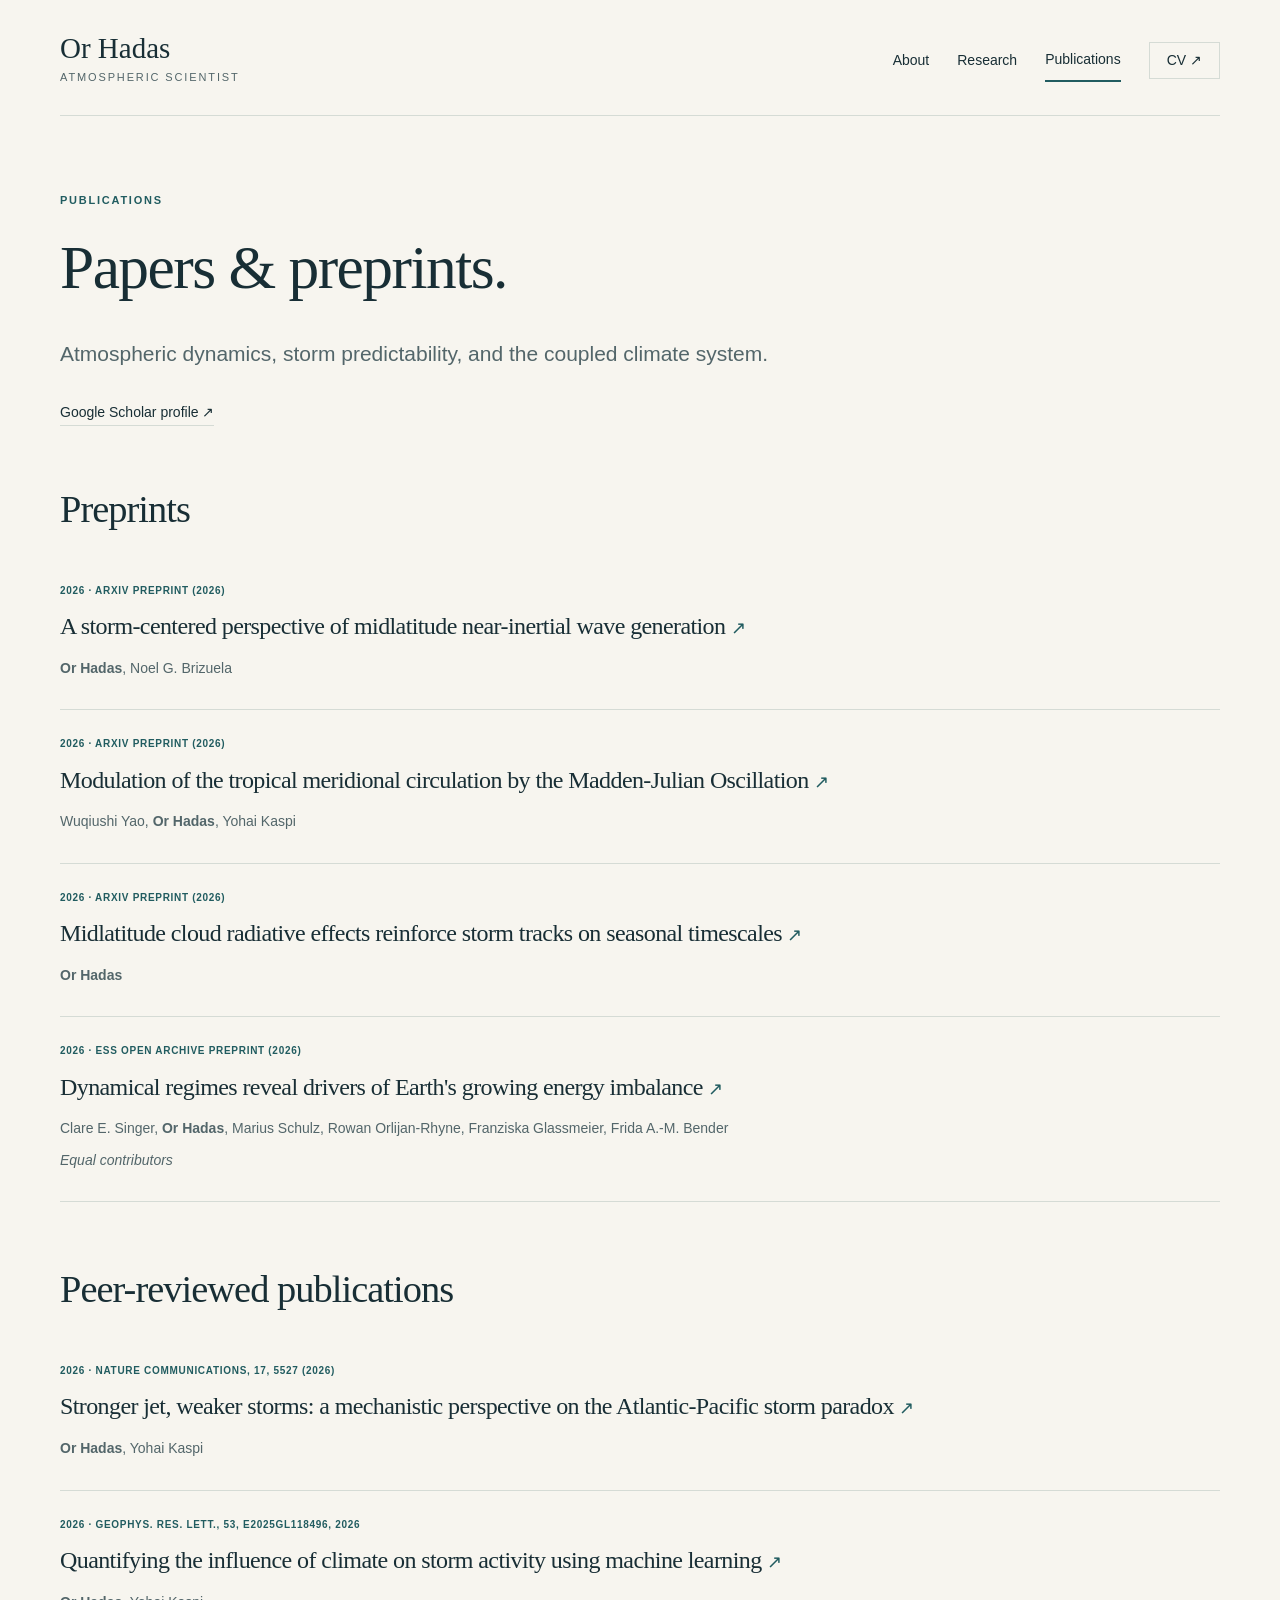
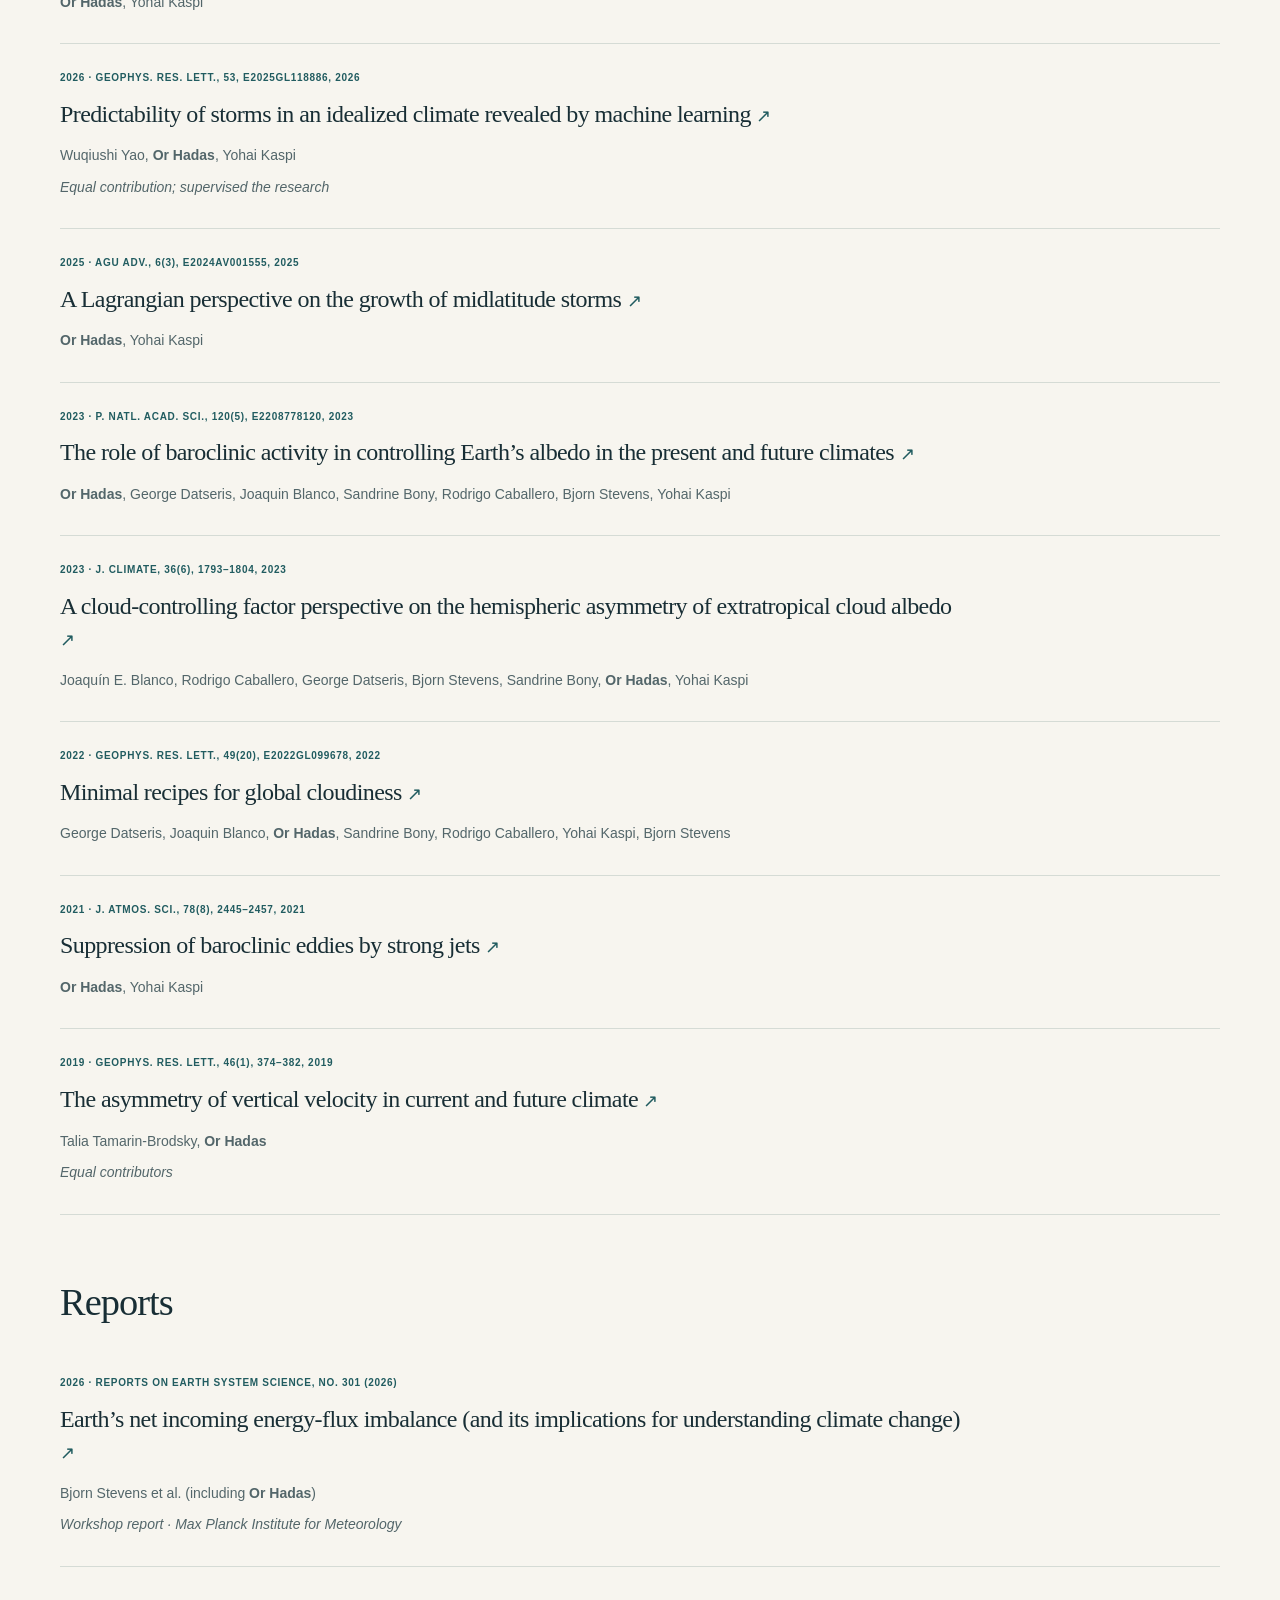
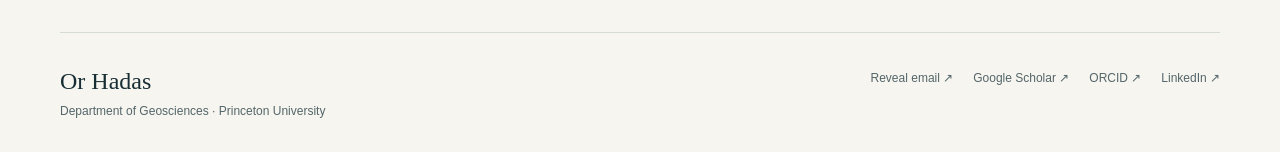
==== commit bd3ca48c: "Update cloud radiative effects paper title" ====
--- a/publications/index.html
+++ b/publications/index.html
@@ -4,4 +4,4 @@
 <meta name="theme-color" content="#f7f5ef"><link rel="canonical" href="https://orhadasatmosphere.github.io/publications/"><meta property="og:title" content="Publications · Or Hadas"><meta property="og:type" content="website"><meta property="og:url" content="https://orhadasatmosphere.github.io/publications/"><meta property="og:description" content="Atmospheric dynamics, storms, clouds, and climate. Hess Postdoctoral Fellow at Princeton University.">
 <link rel="icon" href="../assets/img/mark.svg" type="image/svg+xml"><link rel="stylesheet" href="../assets/css/custom.css"></head>
 <body><a class="skip" href="#main">Skip to content</a><header class="site-header"><a class="wordmark" href="../">Or Hadas<span>Atmospheric scientist</span></a><nav aria-label="Main navigation"><a href="../">About</a><a href="../research/">Research</a><a href="../publications/" aria-current="page">Publications</a><a class="cv-link" href="../assets/files/CV_Or_Hadas.pdf">CV ↗</a></nav></header>
-<main id="main"><section class="page-heading"><p class="eyebrow">Publications</p><h1>Papers &amp; preprints.</h1><p class="lead">Atmospheric dynamics, storm predictability, and the coupled climate system.</p><a class="text-link" href="https://scholar.google.com/citations?user=gYHd_jcAAAAJ&sortby=pubdate">Google Scholar profile ↗</a></section><section class="publication-group"><div class="section-heading"><h2>Preprints</h2></div><article class="paper"><p class="eyebrow">2026 · arXiv preprint (2026)</p><h3><a href="https://arxiv.org/abs/2609.16671">A storm-centered perspective of midlatitude near-inertial wave generation <span aria-hidden="true">↗</span></a></h3><p class="authors"><strong>Or Hadas</strong>, Noel G. Brizuela</p></article><article class="paper"><p class="eyebrow">2026 · arXiv preprint (2026)</p><h3><a href="https://arxiv.org/abs/2608.12666">Modulation of the tropical meridional circulation by the Madden-Julian Oscillation <span aria-hidden="true">↗</span></a></h3><p class="authors">Wuqiushi Yao, <strong>Or Hadas</strong>, Yohai Kaspi</p></article><article class="paper"><p class="eyebrow">2026 · arXiv preprint (2026)</p><h3><a href="https://arxiv.org/abs/2607.02213">Cloud radiative effects reinforce storm tracks <span aria-hidden="true">↗</span></a></h3><p class="authors"><strong>Or Hadas</strong></p></article><article class="paper"><p class="eyebrow">2026 · ESS Open Archive preprint (2026)</p><h3><a href="https://doi.org/10.22541/essoar.15005264/v1">Dynamical regimes reveal drivers of Earth&#x27;s growing energy imbalance <span aria-hidden="true">↗</span></a></h3><p class="authors">Clare E. Singer, <strong>Or Hadas</strong>, Marius Schulz, Rowan Orlijan-Rhyne, Franziska Glassmeier, Frida A.-M. Bender</p><p class="paper-note">Equal contributors</p></article></section><section class="publication-group"><div class="section-heading"><h2>Peer-reviewed publications</h2></div><article class="paper"><p class="eyebrow">2026 · Nature Communications, 17, 5527 (2026)</p><h3><a href="https://www.nature.com/articles/s41467-026-71784-3">Stronger jet, weaker storms: a mechanistic perspective on the Atlantic-Pacific storm paradox <span aria-hidden="true">↗</span></a></h3><p class="authors"><strong>Or Hadas</strong>, Yohai Kaspi</p></article><article class="paper"><p class="eyebrow">2026 · Geophys. Res. Lett., 53, e2025GL118496, 2026</p><h3><a href="https://doi.org/10.1029/2025GL118496">Quantifying the influence of climate on storm activity using machine learning <span aria-hidden="true">↗</span></a></h3><p class="authors"><strong>Or Hadas</strong>, Yohai Kaspi</p></article><article class="paper"><p class="eyebrow">2026 · Geophys. Res. Lett., 53, e2025GL118886, 2026</p><h3><a href="https://doi.org/10.1029/2025GL118886">Predictability of storms in an idealized climate revealed by machine learning <span aria-hidden="true">↗</span></a></h3><p class="authors">Wuqiushi Yao, <strong>Or Hadas</strong>, Yohai Kaspi</p><p class="paper-note">Equal contribution; supervised the research</p></article><article class="paper"><p class="eyebrow">2025 · AGU Adv., 6(3), e2024AV001555, 2025</p><h3><a href="https://doi.org/10.1029/2024AV001555">A Lagrangian perspective on the growth of midlatitude storms <span aria-hidden="true">↗</span></a></h3><p class="authors"><strong>Or Hadas</strong>, Yohai Kaspi</p></article><article class="paper"><p class="eyebrow">2023 · P. Natl. Acad. Sci., 120(5), e2208778120, 2023</p><h3><a href="https://doi.org/10.1073/pnas.2208778120">The role of baroclinic activity in controlling Earth’s albedo in the present and future climates <span aria-hidden="true">↗</span></a></h3><p class="authors"><strong>Or Hadas</strong>, George Datseris, Joaquin Blanco, Sandrine Bony, Rodrigo Caballero, Bjorn Stevens, Yohai Kaspi</p></article><article class="paper"><p class="eyebrow">2023 · J. Climate, 36(6), 1793–1804, 2023</p><h3><a href="https://doi.org/10.1175/JCLI-D-22-0410.1">A cloud-controlling factor perspective on the hemispheric asymmetry of extratropical cloud albedo <span aria-hidden="true">↗</span></a></h3><p class="authors">Joaquín E. Blanco, Rodrigo Caballero, George Datseris, Bjorn Stevens, Sandrine Bony, <strong>Or Hadas</strong>, Yohai Kaspi</p></article><article class="paper"><p class="eyebrow">2022 · Geophys. Res. Lett., 49(20), e2022GL099678, 2022</p><h3><a href="https://doi.org/10.1029/2022GL099678">Minimal recipes for global cloudiness <span aria-hidden="true">↗</span></a></h3><p class="authors">George Datseris, Joaquin Blanco, <strong>Or Hadas</strong>, Sandrine Bony, Rodrigo Caballero, Yohai Kaspi, Bjorn Stevens</p></article><article class="paper"><p class="eyebrow">2021 · J. Atmos. Sci., 78(8), 2445–2457, 2021</p><h3><a href="https://doi.org/10.1175/JAS-D-20-0289.1">Suppression of baroclinic eddies by strong jets <span aria-hidden="true">↗</span></a></h3><p class="authors"><strong>Or Hadas</strong>, Yohai Kaspi</p></article><article class="paper"><p class="eyebrow">2019 · Geophys. Res. Lett., 46(1), 374–382, 2019</p><h3><a href="https://doi.org/10.1029/2018GL080363">The asymmetry of vertical velocity in current and future climate <span aria-hidden="true">↗</span></a></h3><p class="authors">Talia Tamarin-Brodsky, <strong>Or Hadas</strong></p><p class="paper-note">Equal contributors</p></article></section><section class="publication-group"><div class="section-heading"><h2>Reports</h2></div><article class="paper"><p class="eyebrow">2026 · Reports on Earth System Science, No. 301 (2026)</p><h3><a href="https://doi.org/10.17617/2.3711842">Earth’s net incoming energy-flux imbalance (and its implications for understanding climate change) <span aria-hidden="true">↗</span></a></h3><p class="authors">Bjorn Stevens et al. (including <strong>Or Hadas</strong>)</p><p class="paper-note">Workshop report · Max Planck Institute for Meteorology</p></article></section></main><footer><div><strong>Or Hadas</strong><p>Department of Geosciences · Princeton University</p></div><div class="footer-links"><button class="email-reveal" type="button" data-contact>Reveal email ↗</button><noscript>Email: oh0815 [at] princeton [dot] edu</noscript><a href="https://scholar.google.com/citations?user=gYHd_jcAAAAJ&sortby=pubdate">Google Scholar ↗</a><a href="https://orcid.org/0000-0001-9360-2999">ORCID ↗</a><a href="https://www.linkedin.com/in/or-hadas-214048193/">LinkedIn ↗</a></div></footer><script src="../assets/js/contact.js" defer></script></body></html>+<main id="main"><section class="page-heading"><p class="eyebrow">Publications</p><h1>Papers &amp; preprints.</h1><p class="lead">Atmospheric dynamics, storm predictability, and the coupled climate system.</p><a class="text-link" href="https://scholar.google.com/citations?user=gYHd_jcAAAAJ&sortby=pubdate">Google Scholar profile ↗</a></section><section class="publication-group"><div class="section-heading"><h2>Preprints</h2></div><article class="paper"><p class="eyebrow">2026 · arXiv preprint (2026)</p><h3><a href="https://arxiv.org/abs/2609.16671">A storm-centered perspective of midlatitude near-inertial wave generation <span aria-hidden="true">↗</span></a></h3><p class="authors"><strong>Or Hadas</strong>, Noel G. Brizuela</p></article><article class="paper"><p class="eyebrow">2026 · arXiv preprint (2026)</p><h3><a href="https://arxiv.org/abs/2608.12666">Modulation of the tropical meridional circulation by the Madden-Julian Oscillation <span aria-hidden="true">↗</span></a></h3><p class="authors">Wuqiushi Yao, <strong>Or Hadas</strong>, Yohai Kaspi</p></article><article class="paper"><p class="eyebrow">2026 · arXiv preprint (2026)</p><h3><a href="https://arxiv.org/abs/2607.02213">Midlatitude cloud radiative effects reinforce storm tracks on seasonal timescales <span aria-hidden="true">↗</span></a></h3><p class="authors"><strong>Or Hadas</strong></p></article><article class="paper"><p class="eyebrow">2026 · ESS Open Archive preprint (2026)</p><h3><a href="https://doi.org/10.22541/essoar.15005264/v1">Dynamical regimes reveal drivers of Earth&#x27;s growing energy imbalance <span aria-hidden="true">↗</span></a></h3><p class="authors">Clare E. Singer, <strong>Or Hadas</strong>, Marius Schulz, Rowan Orlijan-Rhyne, Franziska Glassmeier, Frida A.-M. Bender</p><p class="paper-note">Equal contributors</p></article></section><section class="publication-group"><div class="section-heading"><h2>Peer-reviewed publications</h2></div><article class="paper"><p class="eyebrow">2026 · Nature Communications, 17, 5527 (2026)</p><h3><a href="https://www.nature.com/articles/s41467-026-71784-3">Stronger jet, weaker storms: a mechanistic perspective on the Atlantic-Pacific storm paradox <span aria-hidden="true">↗</span></a></h3><p class="authors"><strong>Or Hadas</strong>, Yohai Kaspi</p></article><article class="paper"><p class="eyebrow">2026 · Geophys. Res. Lett., 53, e2025GL118496, 2026</p><h3><a href="https://doi.org/10.1029/2025GL118496">Quantifying the influence of climate on storm activity using machine learning <span aria-hidden="true">↗</span></a></h3><p class="authors"><strong>Or Hadas</strong>, Yohai Kaspi</p></article><article class="paper"><p class="eyebrow">2026 · Geophys. Res. Lett., 53, e2025GL118886, 2026</p><h3><a href="https://doi.org/10.1029/2025GL118886">Predictability of storms in an idealized climate revealed by machine learning <span aria-hidden="true">↗</span></a></h3><p class="authors">Wuqiushi Yao, <strong>Or Hadas</strong>, Yohai Kaspi</p><p class="paper-note">Equal contribution; supervised the research</p></article><article class="paper"><p class="eyebrow">2025 · AGU Adv., 6(3), e2024AV001555, 2025</p><h3><a href="https://doi.org/10.1029/2024AV001555">A Lagrangian perspective on the growth of midlatitude storms <span aria-hidden="true">↗</span></a></h3><p class="authors"><strong>Or Hadas</strong>, Yohai Kaspi</p></article><article class="paper"><p class="eyebrow">2023 · P. Natl. Acad. Sci., 120(5), e2208778120, 2023</p><h3><a href="https://doi.org/10.1073/pnas.2208778120">The role of baroclinic activity in controlling Earth’s albedo in the present and future climates <span aria-hidden="true">↗</span></a></h3><p class="authors"><strong>Or Hadas</strong>, George Datseris, Joaquin Blanco, Sandrine Bony, Rodrigo Caballero, Bjorn Stevens, Yohai Kaspi</p></article><article class="paper"><p class="eyebrow">2023 · J. Climate, 36(6), 1793–1804, 2023</p><h3><a href="https://doi.org/10.1175/JCLI-D-22-0410.1">A cloud-controlling factor perspective on the hemispheric asymmetry of extratropical cloud albedo <span aria-hidden="true">↗</span></a></h3><p class="authors">Joaquín E. Blanco, Rodrigo Caballero, George Datseris, Bjorn Stevens, Sandrine Bony, <strong>Or Hadas</strong>, Yohai Kaspi</p></article><article class="paper"><p class="eyebrow">2022 · Geophys. Res. Lett., 49(20), e2022GL099678, 2022</p><h3><a href="https://doi.org/10.1029/2022GL099678">Minimal recipes for global cloudiness <span aria-hidden="true">↗</span></a></h3><p class="authors">George Datseris, Joaquin Blanco, <strong>Or Hadas</strong>, Sandrine Bony, Rodrigo Caballero, Yohai Kaspi, Bjorn Stevens</p></article><article class="paper"><p class="eyebrow">2021 · J. Atmos. Sci., 78(8), 2445–2457, 2021</p><h3><a href="https://doi.org/10.1175/JAS-D-20-0289.1">Suppression of baroclinic eddies by strong jets <span aria-hidden="true">↗</span></a></h3><p class="authors"><strong>Or Hadas</strong>, Yohai Kaspi</p></article><article class="paper"><p class="eyebrow">2019 · Geophys. Res. Lett., 46(1), 374–382, 2019</p><h3><a href="https://doi.org/10.1029/2018GL080363">The asymmetry of vertical velocity in current and future climate <span aria-hidden="true">↗</span></a></h3><p class="authors">Talia Tamarin-Brodsky, <strong>Or Hadas</strong></p><p class="paper-note">Equal contributors</p></article></section><section class="publication-group"><div class="section-heading"><h2>Reports</h2></div><article class="paper"><p class="eyebrow">2026 · Reports on Earth System Science, No. 301 (2026)</p><h3><a href="https://doi.org/10.17617/2.3711842">Earth’s net incoming energy-flux imbalance (and its implications for understanding climate change) <span aria-hidden="true">↗</span></a></h3><p class="authors">Bjorn Stevens et al. (including <strong>Or Hadas</strong>)</p><p class="paper-note">Workshop report · Max Planck Institute for Meteorology</p></article></section></main><footer><div><strong>Or Hadas</strong><p>Department of Geosciences · Princeton University</p></div><div class="footer-links"><button class="email-reveal" type="button" data-contact>Reveal email ↗</button><noscript>Email: oh0815 [at] princeton [dot] edu</noscript><a href="https://scholar.google.com/citations?user=gYHd_jcAAAAJ&sortby=pubdate">Google Scholar ↗</a><a href="https://orcid.org/0000-0001-9360-2999">ORCID ↗</a><a href="https://www.linkedin.com/in/or-hadas-214048193/">LinkedIn ↗</a></div></footer><script src="../assets/js/contact.js" defer></script></body></html>
